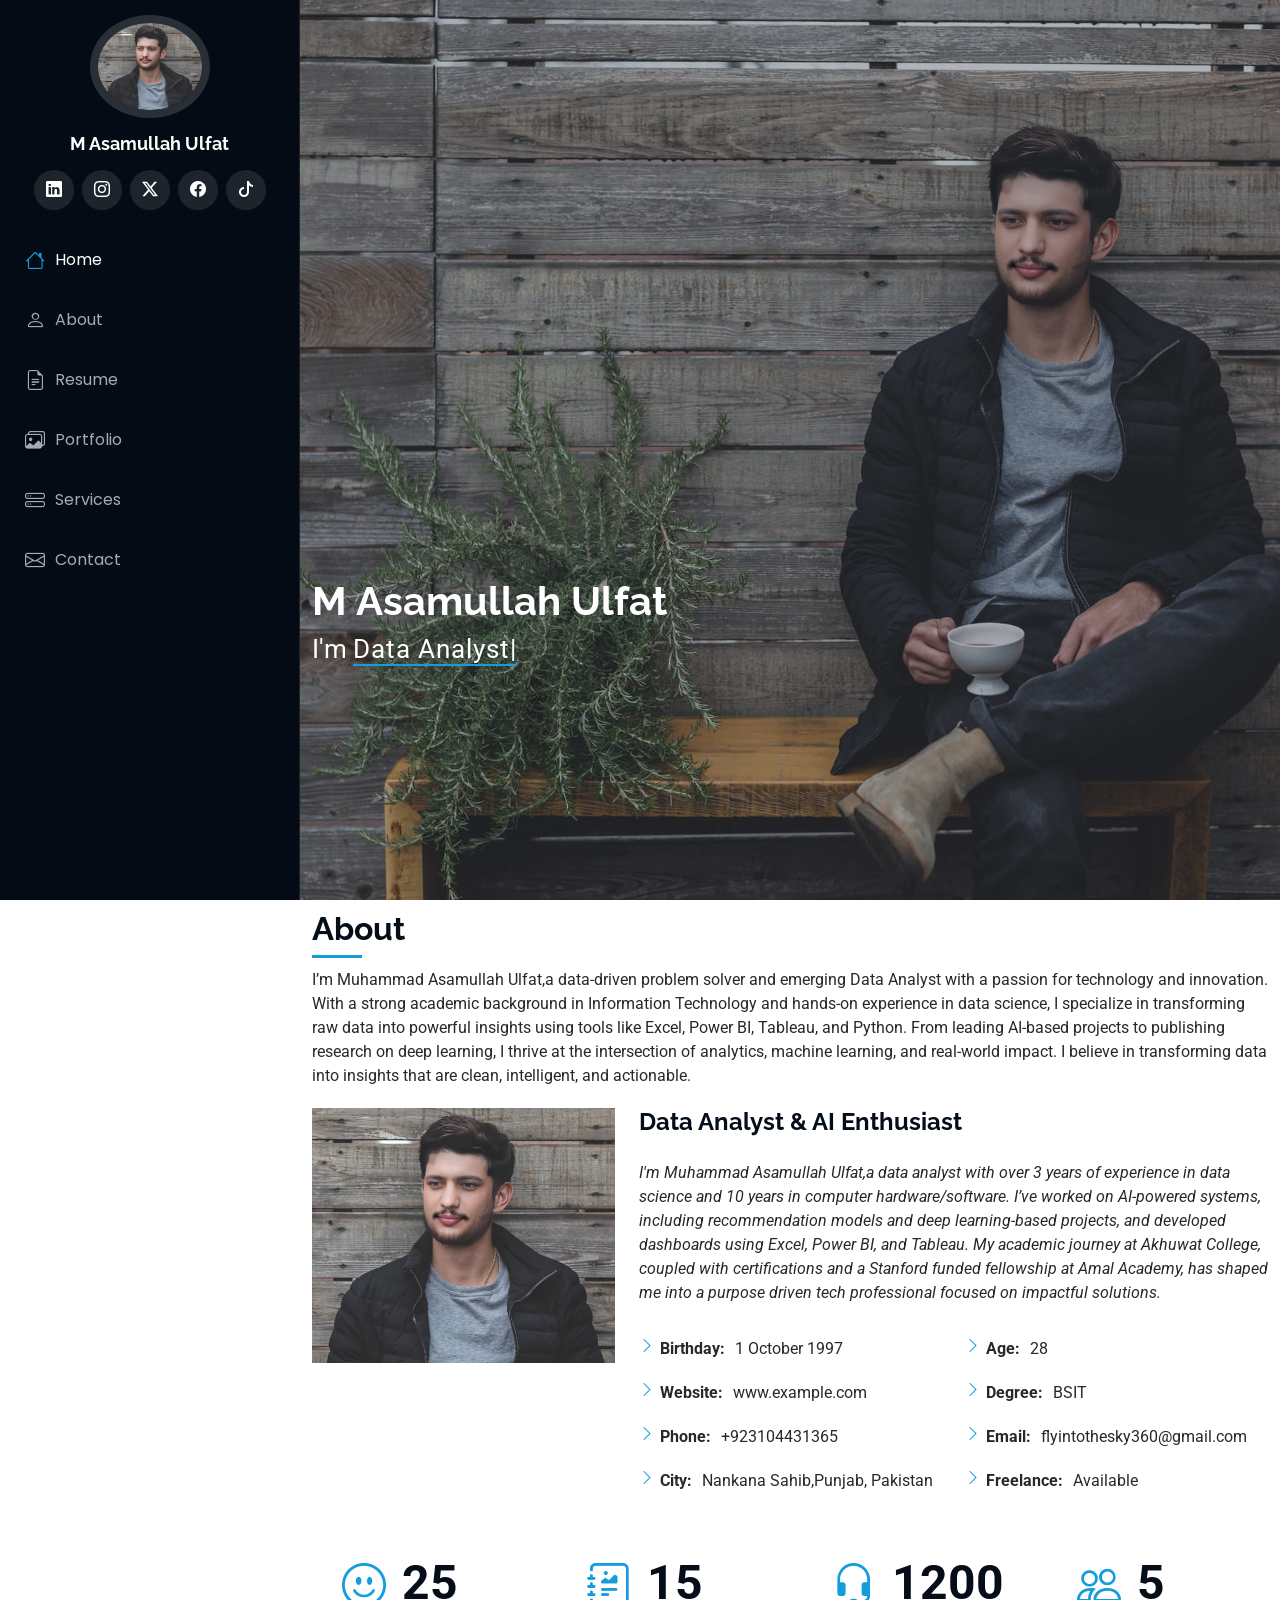
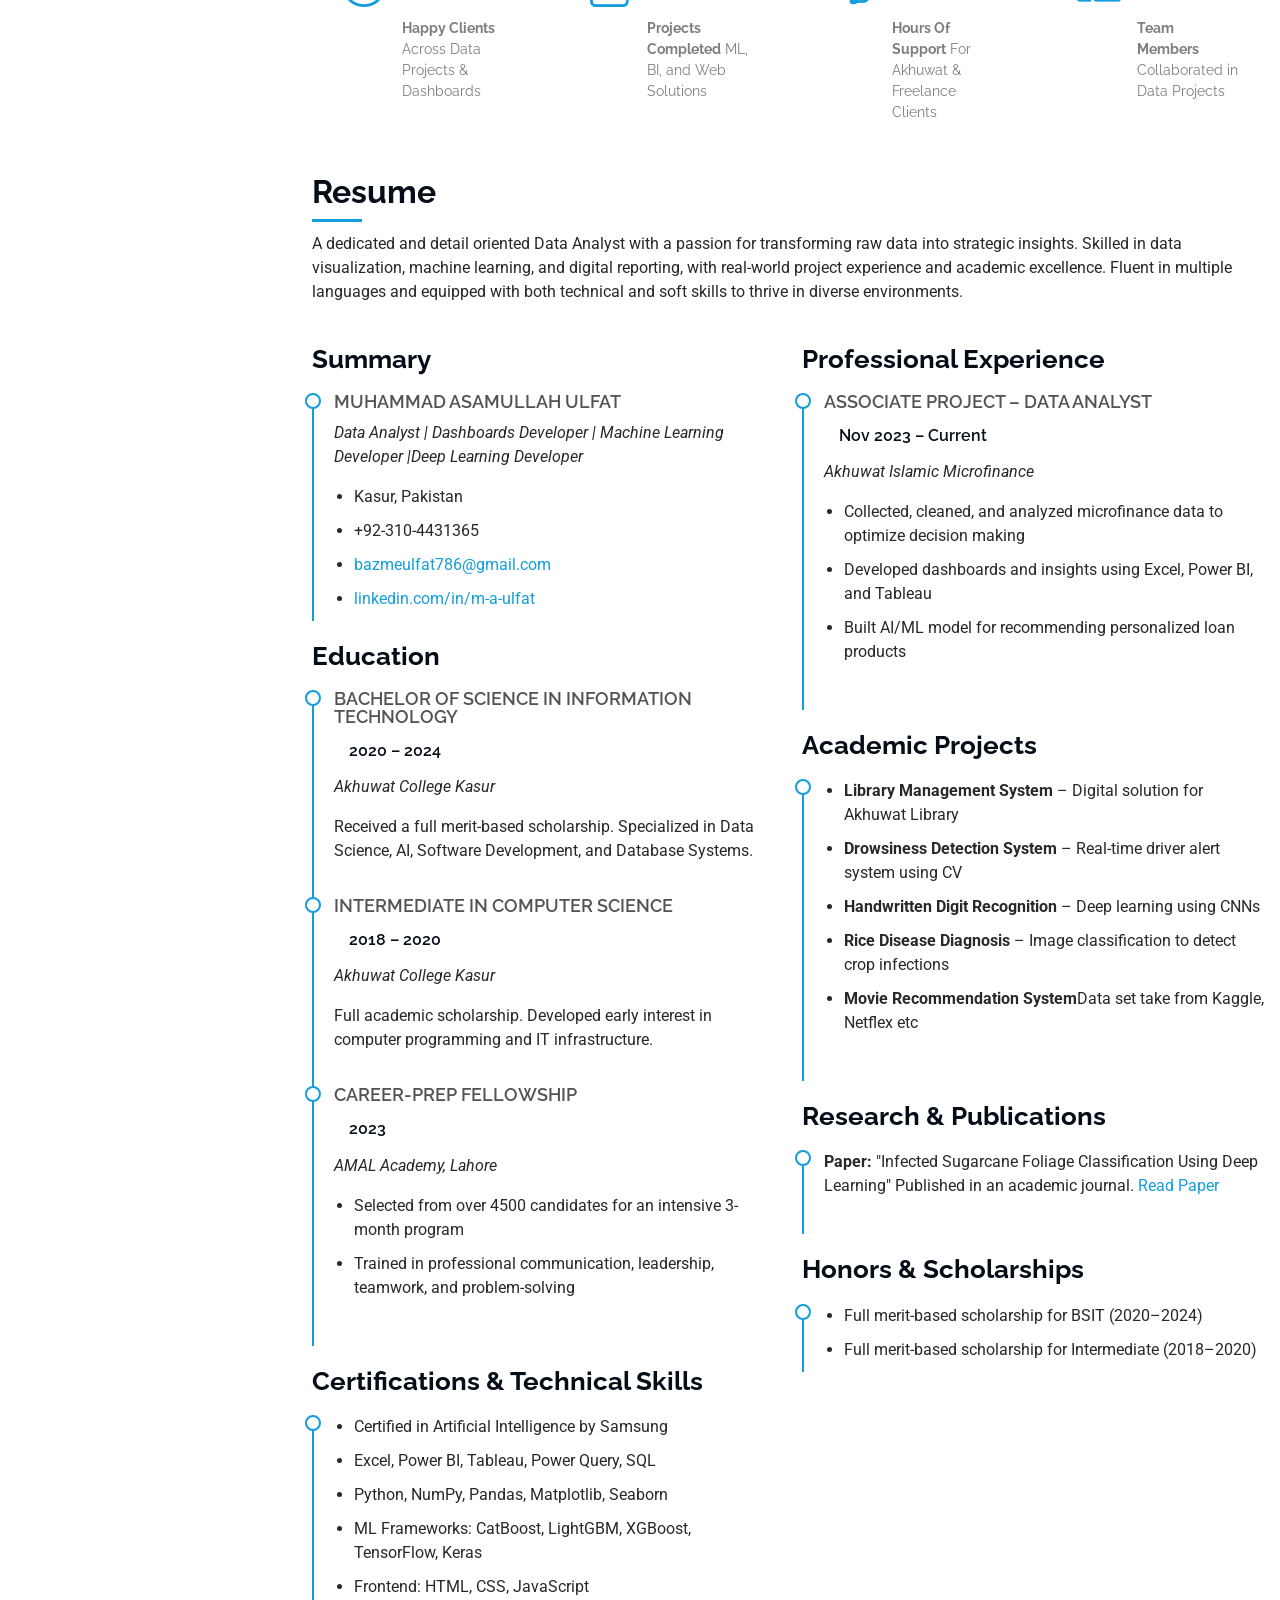
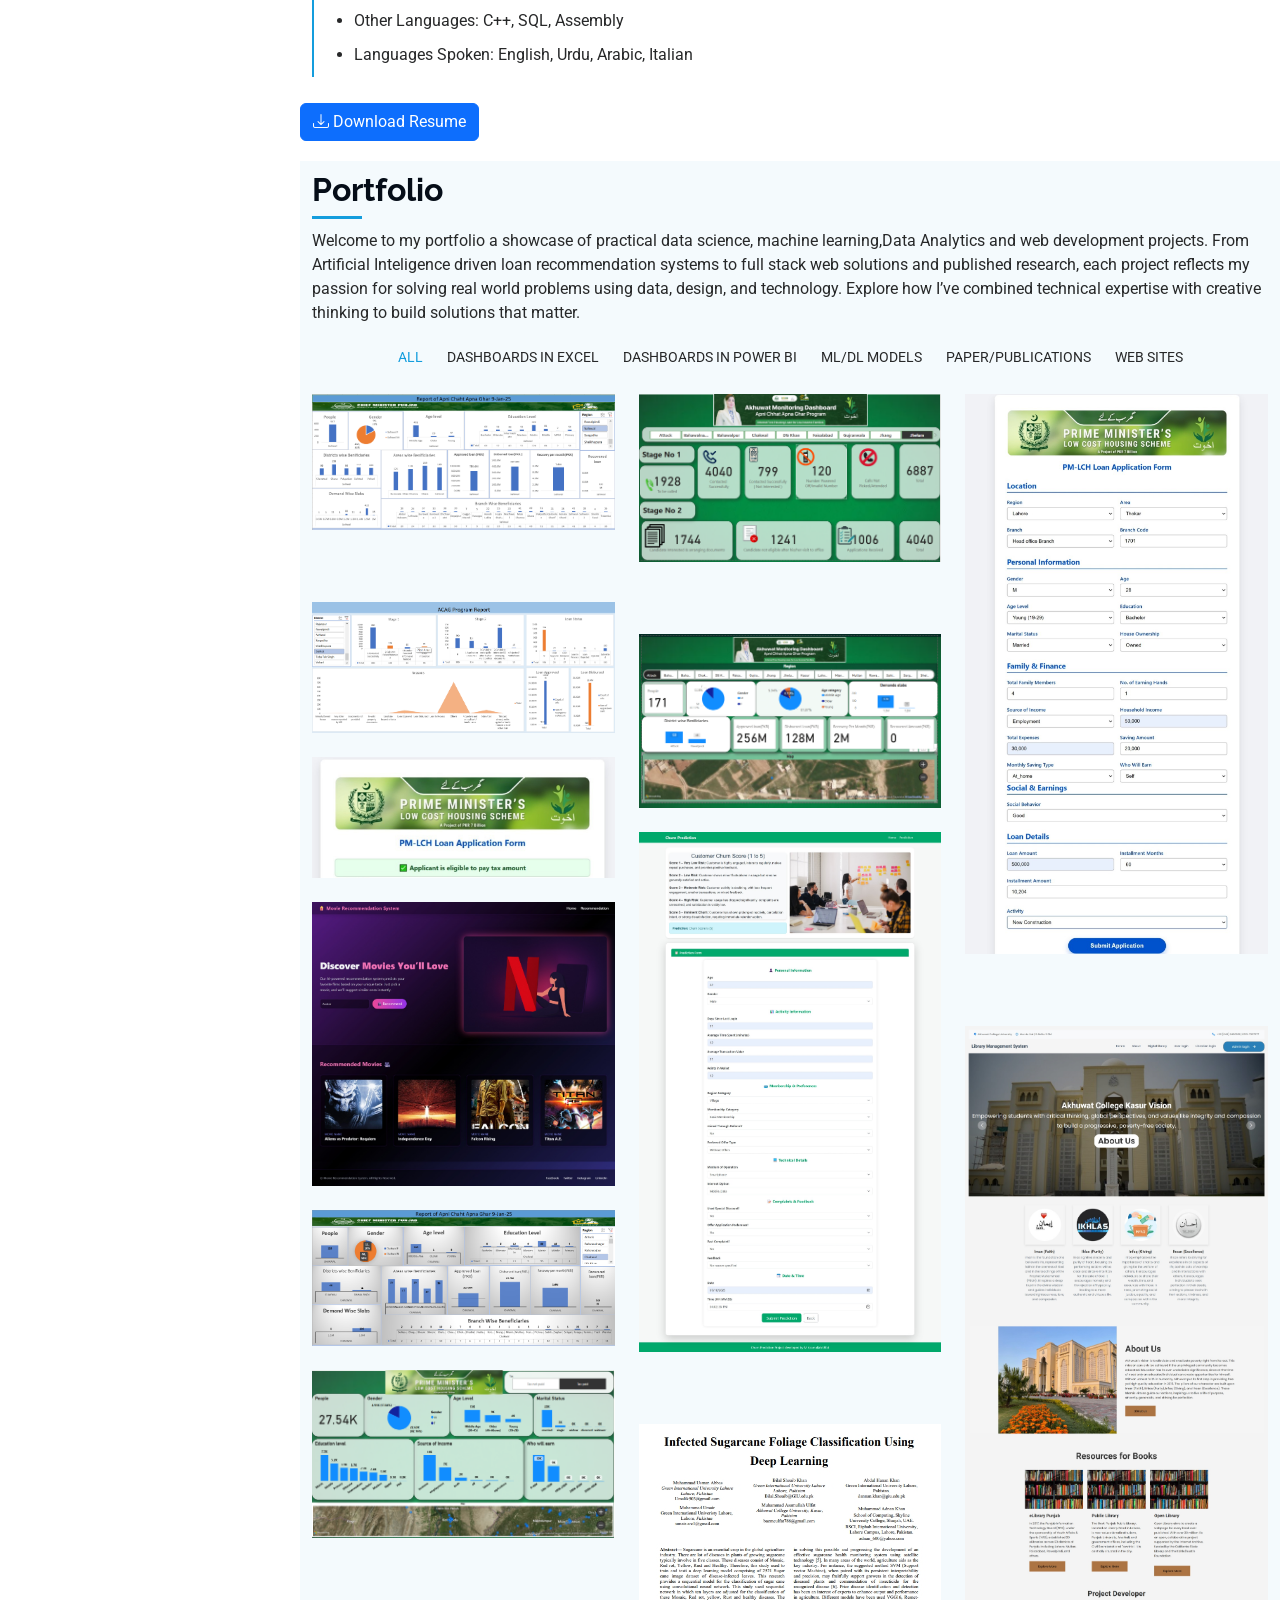
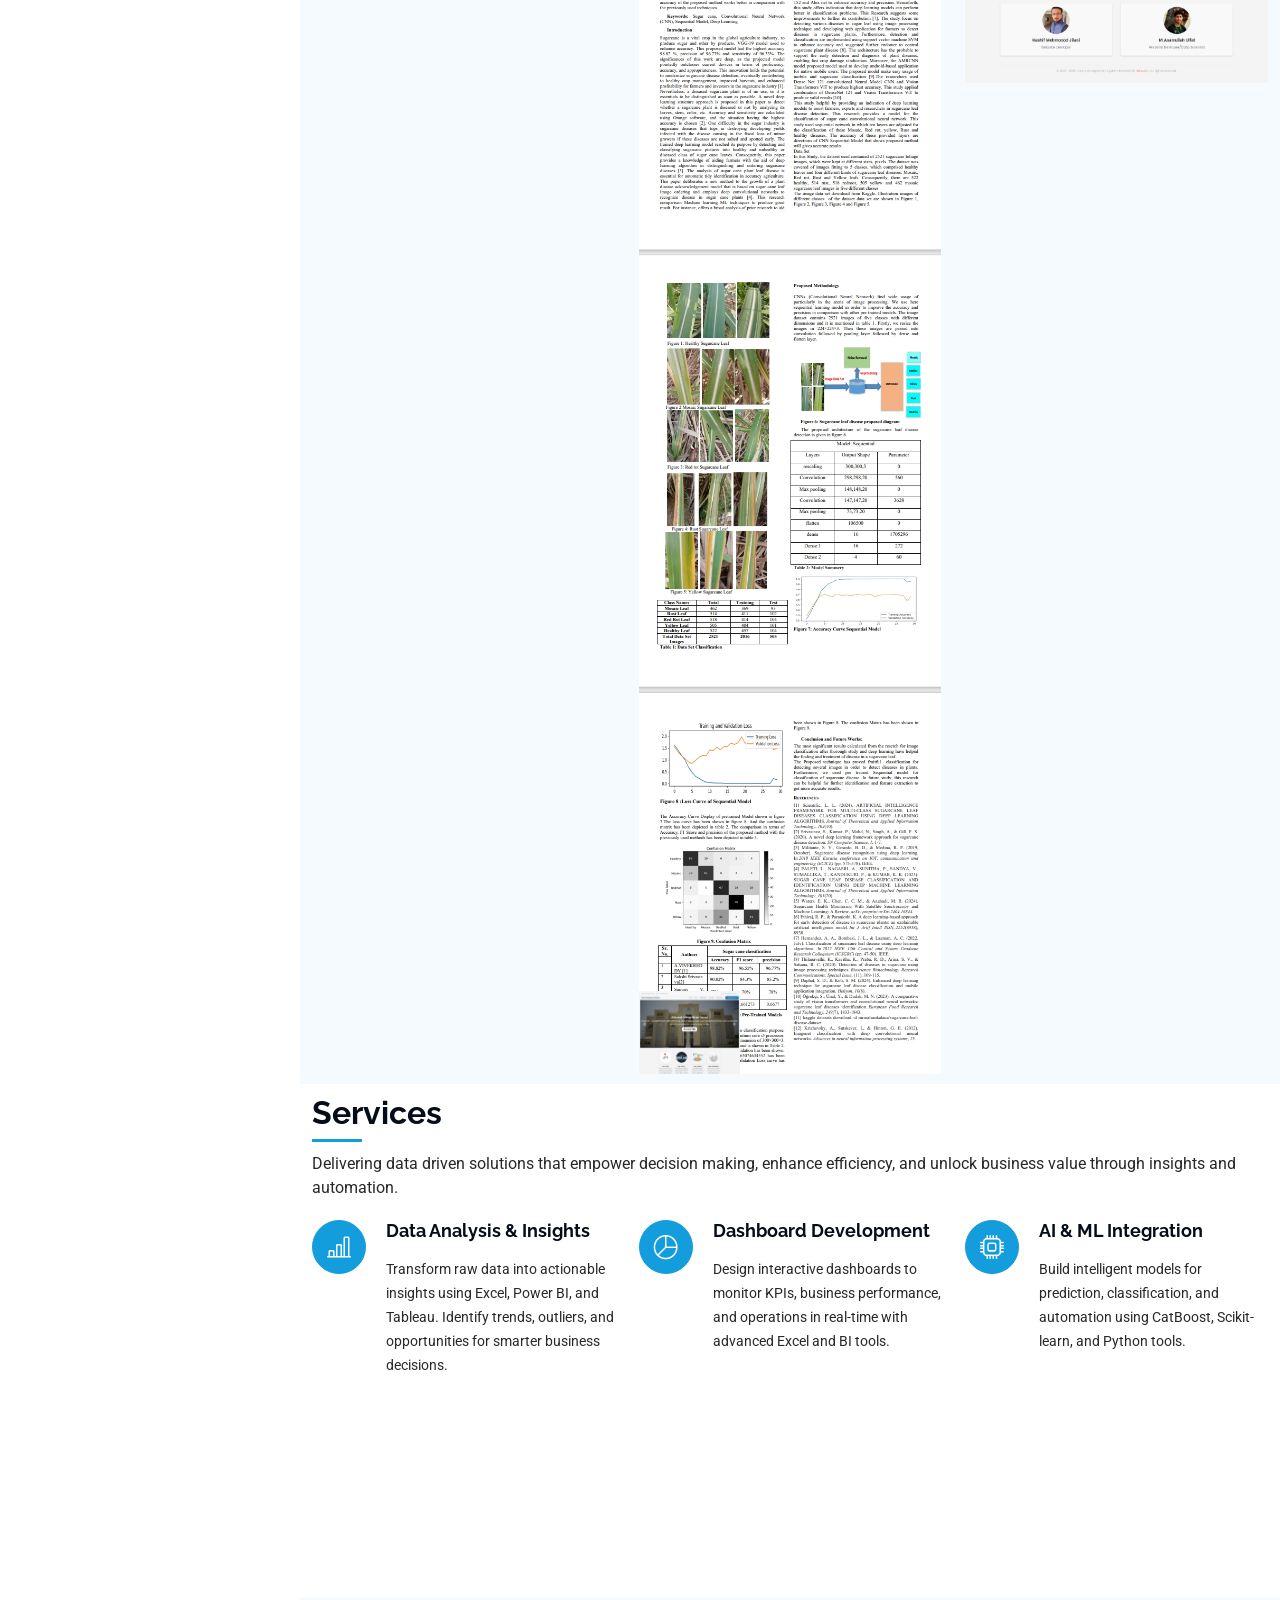
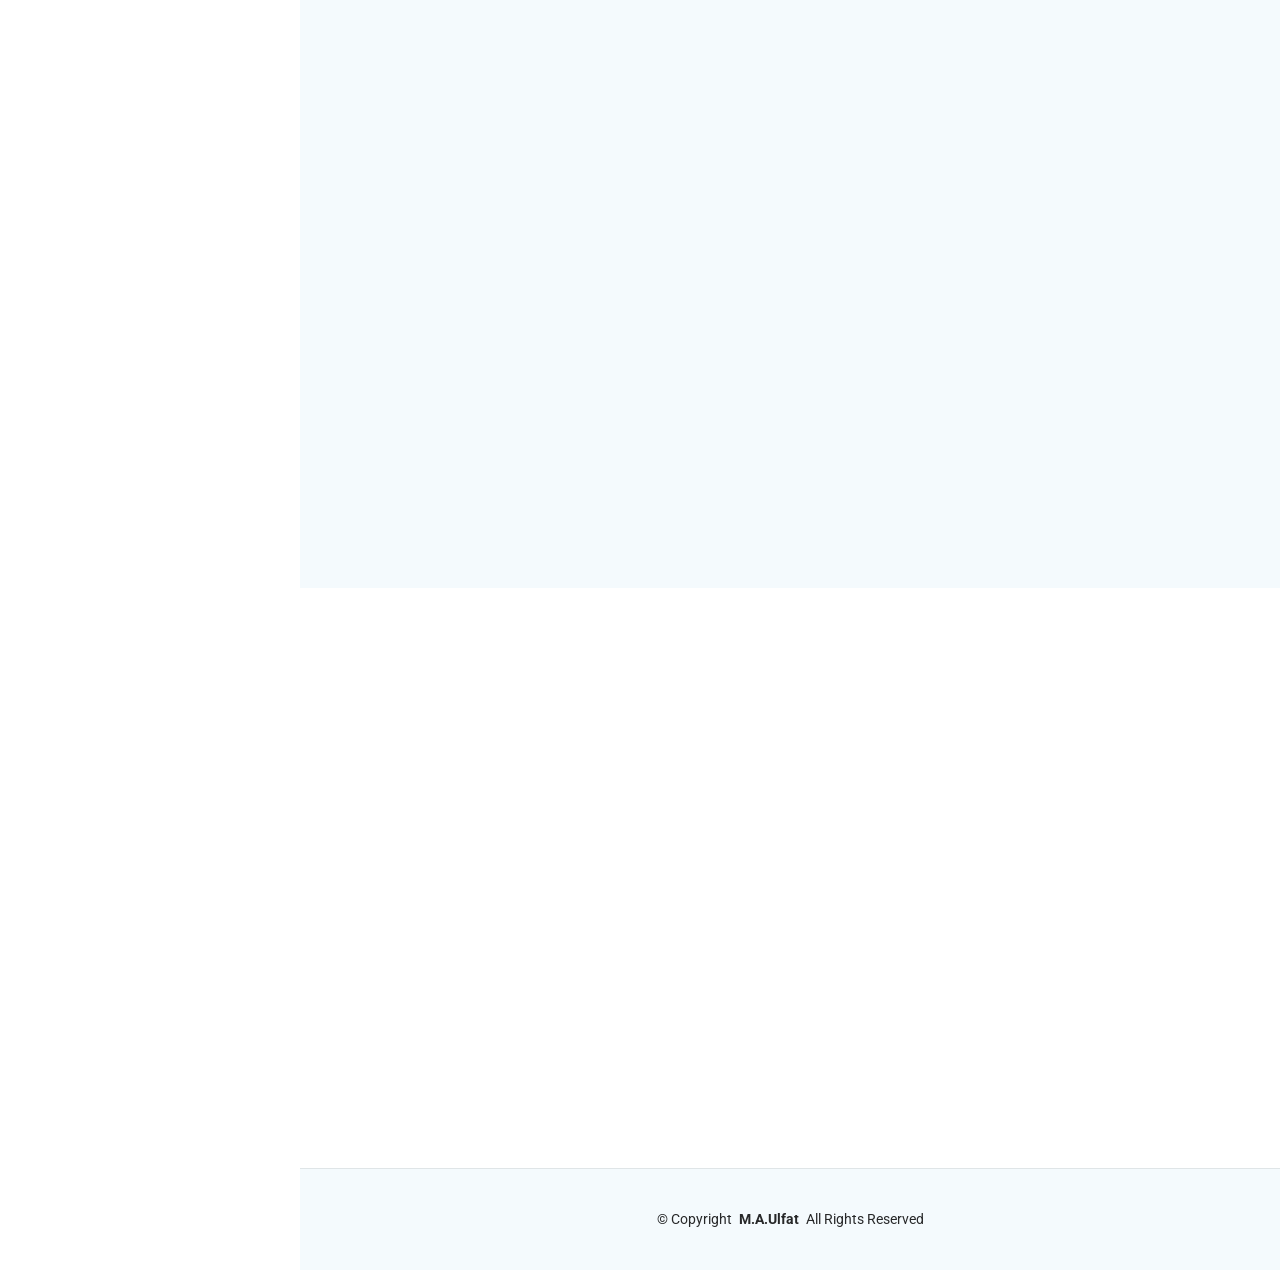
==== index.html @ 50c7d4bc "Initial commit" ====
<!DOCTYPE html>
<html lang="en">

<head>
  <meta charset="utf-8">
  <meta content="width=device-width, initial-scale=1.0" name="viewport">
  <title>Muhammad Asamullah Ulfat</title>
  <meta content="" name="description">
  <meta content="" name="keywords">

  <!-- Favicons -->
  <link href="assets/img/favicon.png">
  <link href="assets/img/apple-touch-icon.png rel=" apple-touch-icon">

  <!-- Fonts -->
  <link href="https://fonts.googleapis.com" rel="preconnect">
  <link href="https://fonts.gstatic.com" rel="preconnect" crossorigin>
  <link
    href="https://fonts.googleapis.com/css2?family=Roboto:ital,wght@0,100;0,300;0,400;0,500;0,700;0,900;1,100;1,300;1,400;1,500;1,700;1,900&family=Poppins:ital,wght@0,100;0,200;0,300;0,400;0,500;0,600;0,700;0,800;0,900;1,100;1,200;1,300;1,400;1,500;1,600;1,700;1,800;1,900&family=Raleway:ital,wght@0,100;0,200;0,300;0,400;0,500;0,600;0,700;0,800;0,900;1,100;1,200;1,300;1,400;1,500;1,600;1,700;1,800;1,900&display=swap"
    rel="stylesheet">

  <!-- Vendor CSS Files -->
  <link href="assets/vendor/bootstrap/css/bootstrap.min.css" rel="stylesheet">
  <link href="assets/vendor/bootstrap-icons/bootstrap-icons.css" rel="stylesheet">
  <link href="assets/vendor/aos/aos.css" rel="stylesheet">
  <link href="assets/vendor/glightbox/css/glightbox.min.css" rel="stylesheet">
  <link href="assets/vendor/swiper/swiper-bundle.min.css" rel="stylesheet">

  <!-- Main CSS File -->
  <link href="assets/css/main.css" rel="stylesheet">

  <!-- =======================================================
  * Template Name: iPortfolio
  * Template URL: https://bootstrapmade.com/iportfolio-bootstrap-portfolio-websites-template/
  * Updated: Jun 29 2024 with Bootstrap v5.3.3
  * Author: BootstrapMade.com
  * License: https://bootstrapmade.com/license/
  ======================================================== -->
</head>

<body class="index-page">

  <header id="header" class="header dark-background d-flex flex-column">
    <i class="header-toggle d-xl-none bi bi-list"></i>

    <div class="profile-img">
      <img src="assets/img/my-profile-img.png" alt="" class="img-fluid rounded-circle">
    </div>

    <a href="index.html" class="logo d-flex align-items-center justify-content-center">
      <!-- Uncomment the line below if you also wish to use an image logo -->
      <!-- <img src="assets/img/logo.png" alt=""> -->
      <h1 class="sitename">M Asamullah Ulfat</h1>
    </a>

    <div class="social-links text-center">
      <a href="https://www.linkedin.com/in/m-a-ulfat/" class="linkedin"><i class="bi bi-linkedin"></i></a>
      <a href="https://www.instagram.com/m.a.ulaft/" class="instagram"><i class="bi bi-instagram"></i></a>
      <a href="https://x.com/MAUlfat7" class="twitter"><i class="bi bi-twitter-x"></i></a>
      <a href="https://www.facebook.com/profile.php?id=100086778335996" class="facebook"><i
          class="bi bi-facebook"></i></a>
      <a href="https://www.tiktok.com/@m.a.ulfat1" class="tiktok"><i class="bi bi-tiktok"></i></a>

    </div>

    <nav id="navmenu" class="navmenu">
      <ul>
        <li><a href="#hero" class="active"><i class="bi bi-house navicon"></i>Home</a></li>
        <li><a href="#about"><i class="bi bi-person navicon"></i> About</a></li>
        <li><a href="#resume"><i class="bi bi-file-earmark-text navicon"></i> Resume</a></li>
        <li><a href="#portfolio"><i class="bi bi-images navicon"></i> Portfolio</a></li>
        <li><a href="#services"><i class="bi bi-hdd-stack navicon"></i> Services</a></li>
        <li><a href="#contact"><i class="bi bi-envelope navicon"></i> Contact</a></li>
      </ul>
    </nav>

  </header>

  <main class="main">

    <!-- Hero Section -->
    <section id="hero" class="hero section dark-background">

      <img src="assets/img/hero-bg.png" alt="" data-aos="fade-in" class="">

      <div class="container" data-aos="fade-up" data-aos-delay="100">
        <div class="maulfat">
          <h2>M Asamullah Ulfat</h2>
          <p>I'm <span class="typed"
              data-typed-items="Data Analyst, Data Scientist, Freelancer, Excel Expert,Power BI Developer">Data
              Analyst</Data></span><span class="typed-cursor typed-cursor--blink" aria-hidden="true"></span><span
              class="typed-cursor typed-cursor--blink" aria-hidden="true"></span></p>
        </div>
      </div>


    </section><!-- /Hero Section -->

    <!-- About Section -->
    <section id="about" class="about section">

      <!-- Section Title -->
      <div class="container section-title" data-aos="fade-up">
        <h2>About</h2>

        <p>I’m Muhammad Asamullah Ulfat,a data-driven problem solver and emerging Data Analyst with a passion for
          technology and innovation. With a strong academic background in Information Technology and hands-on experience
          in data science, I specialize in transforming raw data into powerful insights using tools like Excel, Power
          BI, Tableau, and Python. From leading AI-based projects to publishing research on deep learning, I thrive at
          the intersection of analytics, machine learning, and real-world impact. I believe in transforming data into
          insights that are clean, intelligent, and actionable.</p>
      </div>



      <div class="container" data-aos="fade-up" data-aos-delay="100">

        <div class="row gy-4 justify-content-center">
          <div class="col-lg-4">
            <img src="assets/img/my-profile-img.png" class="img-fluid" alt="">
          </div>
          <div class="col-lg-8 content">
            <h2>Data Analyst & AI Enthusiast</h2>
            <p class="fst-italic py-3">
              I'm Muhammad Asamullah Ulfat,a data analyst with over 3 years of experience in data science and 10 years
              in computer hardware/software. I’ve worked on AI-powered systems, including recommendation models and deep
              learning-based projects, and developed dashboards using Excel, Power BI, and Tableau. My academic journey
              at Akhuwat College, coupled with certifications and a Stanford funded fellowship at Amal Academy, has
              shaped me into a purpose driven tech professional focused on impactful solutions.
            </p>

            <div class="row">
              <div class="col-lg-6">
                <ul>
                  <li><i class="bi bi-chevron-right"></i> <strong>Birthday:</strong> <span>1 October 1997</span></li>
                  <li><i class="bi bi-chevron-right"></i> <strong>Website:</strong> <span>www.example.com</span></li>
                  <li><i class="bi bi-chevron-right"></i> <strong>Phone:</strong> <span>+923104431365</span></li>
                  <li><i class="bi bi-chevron-right"></i> <strong>City:</strong> <span>Nankana Sahib,Punjab,
                      Pakistan</span></li>
                </ul>
              </div>
              <div class="col-lg-6">
                <ul>
                  <li><i class="bi bi-chevron-right"></i> <strong>Age:</strong> <span>28</span></li>
                  <li><i class="bi bi-chevron-right"></i> <strong>Degree:</strong> <span>BSIT</span></li>
                  <li><i class="bi bi-chevron-right"></i> <strong>Email:</strong>
                    <span>flyintothesky360@gmail.com</span>
                  </li>
                  <li><i class="bi bi-chevron-right"></i> <strong>Freelance:</strong> <span>Available</span></li>
                </ul>
              </div>
            </div>

          </div>
          <!-- <p class="py-3">
          <p class="fst-italic py-3">
              
          </p>
          </p> -->
        </div>

      </div>

    </section><!-- /About Section -->

    <!-- Stats Section -->
    <section id="stats" class="stats section">
      <div class="container" data-aos="fade-up" data-aos-delay="100">
        <div class="row gy-4">

          <div class="col-lg-3 col-md-6">
            <div class="stats-item">
              <i class="bi bi-emoji-smile"></i>
              <span data-purecounter-start="0" data-purecounter-end="25" data-purecounter-duration="1"
                class="purecounter"></span>
              <p><strong>Happy Clients</strong> <span>Across Data Projects & Dashboards</span></p>
            </div>
          </div><!-- End Stats Item -->

          <div class="col-lg-3 col-md-6">
            <div class="stats-item">
              <i class="bi bi-journal-richtext"></i>
              <span data-purecounter-start="0" data-purecounter-end="15" data-purecounter-duration="1"
                class="purecounter"></span>
              <p><strong>Projects Completed</strong> <span>ML, BI, and Web Solutions</span></p>
            </div>
          </div><!-- End Stats Item -->

          <div class="col-lg-3 col-md-6">
            <div class="stats-item">
              <i class="bi bi-headset"></i>
              <span data-purecounter-start="0" data-purecounter-end="1200" data-purecounter-duration="1"
                class="purecounter"></span>
              <p><strong>Hours Of Support</strong> <span>For Akhuwat & Freelance Clients</span></p>
            </div>
          </div><!-- End Stats Item -->

          <div class="col-lg-3 col-md-6">
            <div class="stats-item">
              <i class="bi bi-people"></i>
              <span data-purecounter-start="0" data-purecounter-end="5" data-purecounter-duration="1"
                class="purecounter"></span>
              <p><strong>Team Members</strong> <span>Collaborated in Data Projects</span></p>
            </div>
          </div><!-- End Stats Item -->

        </div>
      </div>
    </section><!-- /Stats Section -->


    <!-- Resume Section -->
    <section id="resume" class="resume section">
      <!-- Section Title -->
      <div class="container section-title" data-aos="fade-up">
        <h2>Resume</h2>
        <p>A dedicated and detail oriented Data Analyst with a passion for transforming raw data into strategic
          insights. Skilled in data visualization, machine learning, and digital reporting, with real-world project
          experience and academic excellence. Fluent in multiple languages and equipped with both technical and soft
          skills to thrive in diverse environments.</p>
      </div>

      <div class="container">
        <div class="row">

          <!-- Left Column -->
          <div class="col-lg-6" data-aos="fade-up" data-aos-delay="100">
            <h3 class="resume-title">Summary</h3>
            <div class="resume-item pb-0">
              <h4>Muhammad Asamullah Ulfat</h4>
              <p><em>Data Analyst | Dashboards Developer | Machine Learning Developer |Deep Learning Developer</em></p>
              <ul>
                <li>Kasur, Pakistan</li>
                <li>+92-310-4431365</li>
                <li><a href="mailto:bazmeulfat786@gmail.com">bazmeulfat786@gmail.com</a></li>
                <li><a href="https://www.linkedin.com/in/m-a-ulfat/">linkedin.com/in/m-a-ulfat</a></li>
              </ul>
            </div>

            <h3 class="resume-title">Education</h3>
            <div class="resume-item">
              <h4>Bachelor of Science in Information Technology</h4>
              <h5>2020 – 2024</h5>
              <p><em>Akhuwat College Kasur</em></p>
              <p>Received a full merit-based scholarship. Specialized in Data Science, AI, Software Development, and
                Database Systems.</p>
            </div>
            <div class="resume-item">
              <h4>Intermediate in Computer Science</h4>
              <h5>2018 – 2020</h5>
              <p><em>Akhuwat College Kasur</em></p>
              <p>Full academic scholarship. Developed early interest in computer programming and IT infrastructure.</p>
            </div>
            <div class="resume-item">
              <h4>Career-Prep Fellowship</h4>
              <h5>2023</h5>
              <p><em>AMAL Academy, Lahore</em></p>
              <ul>
                <li>Selected from over 4500 candidates for an intensive 3-month program</li>
                <li>Trained in professional communication, leadership, teamwork, and problem-solving</li>
              </ul>
            </div>

            <h3 class="resume-title">Certifications & Technical Skills</h3>
            <div class="resume-item">
              <ul>
                <li>Certified in Artificial Intelligence by Samsung</li>
                <li>Excel, Power BI, Tableau, Power Query, SQL</li>
                <li>Python, NumPy, Pandas, Matplotlib, Seaborn</li>
                <li>ML Frameworks: CatBoost, LightGBM, XGBoost, TensorFlow, Keras</li>
                <li>Frontend: HTML, CSS, JavaScript</li>
                <li>Other Languages: C++, SQL, Assembly</li>
                <li>Languages Spoken: English, Urdu, Arabic, Italian</li>
              </ul>
            </div>
          </div>

          <!-- Right Column -->
          <div class="col-lg-6" data-aos="fade-up" data-aos-delay="200">
            <h3 class="resume-title">Professional Experience</h3>
            <div class="resume-item">
              <h4>Associate Project – Data Analyst</h4>
              <h5>Nov 2023 – Current</h5>
              <p><em>Akhuwat Islamic Microfinance</em></p>
              <ul>
                <li>Collected, cleaned, and analyzed microfinance data to optimize decision making</li>
                <li>Developed dashboards and insights using Excel, Power BI, and Tableau</li>
                <li>Built AI/ML model for recommending personalized loan products</li>
              </ul>
            </div>

            <h3 class="resume-title">Academic Projects</h3>
            <div class="resume-item">
              <ul>
                <li><strong>Library Management System</strong> – Digital solution for Akhuwat Library</li>
                <li><strong>Drowsiness Detection System</strong> – Real-time driver alert system using CV</li>
                <li><strong>Handwritten Digit Recognition</strong> – Deep learning using CNNs</li>
                <li><strong>Rice Disease Diagnosis</strong> – Image classification to detect crop infections</li>
                <li><strong>Movie Recommendation System</strong>Data set take from Kaggle, Netflex etc</li>
              </ul>
            </div>

            <h3 class="resume-title">Research & Publications</h3>
            <div class="resume-item">
              <p><strong>Paper:</strong> "Infected Sugarcane Foliage Classification Using Deep Learning"  Published in
                an academic journal.
                <a href="https://www.earticle.net/Article/A468831" target="_blank">Read Paper</a>
              </p>
              
            </div>

            <h3 class="resume-title">Honors & Scholarships</h3>
            <div class="resume-item">
              <ul>
                <li>Full merit-based scholarship for BSIT (2020–2024)</li>
                <li>Full merit-based scholarship for Intermediate (2018–2020)</li>
              </ul>
            </div>
          </div>

        </div>
      </div>
    </section>
    <!-- Download Button -->
    <div style="margin-bottom: 20px;">
      <a href="assets/resume/M.A.Ulfat_Resume.pdf" download class="btn btn-primary">
        <i class="bi bi-download"></i> Download Resume
      </a>
    </div>

    <!-- Resume content below -->
    <div class="resume-content">
      <!-- Add your education, experience, skills etc. here -->
    </div>
    </div>
    </section>

    <!-- Portfolio Section -->
    <section id="portfolio" class="portfolio section light-background">

      <!-- Section Title -->
      <div class="container section-title" data-aos="fade-up">
        <h2>Portfolio</h2>
        <p>Welcome to my portfolio a showcase of practical data science, machine learning,Data Analytics and web development
          projects. From Artificial Inteligence driven loan recommendation systems to full stack web solutions and published research, each
          project reflects my passion for solving real world problems using data, design, and technology. Explore how
          I’ve combined technical expertise with creative thinking to build solutions that matter.</p>

      </div><!-- End Section Title -->

      <div class="container">

        <div class="isotope-layout" data-default-filter="*" data-layout="masonry" data-sort="original-order">

          <ul class="portfolio-filters isotope-filters" data-aos="fade-up" data-aos-delay="100">
            <li data-filter="*" class="filter-active">All</li>
            <li data-filter=".filter-app">Dashboards in Excel</li>
            <li data-filter=".filter-product">Dashboards in Power BI</li>
            <li data-filter=".filter-branding">ML/DL Models </li>
            <li data-filter=".filter-books">Paper/Publications</li>
            <li data-filter=".filter-web">Web Sites </li>

          </ul><!-- End Portfolio Filters -->

          <div class="row gy-4 isotope-container" data-aos="fade-up" data-aos-delay="200">

            <div class="col-lg-4 col-md-6 portfolio-item isotope-item filter-app">
              <div class="portfolio-content h-100">
                <img src="assets/img/portfolio/app-1.png" class="img-fluid" alt="">
                <div class="portfolio-info">
                  <h4>Dashboards in Excel</h4>
                  <p></p>
                  <a href="assets/img/portfolio/app-1.png" title="App 1" data-gallery="portfolio-gallery-app"
                    class="glightbox preview-link"><i class="bi bi-zoom-in"></i></a>
                  <a href="portfolio-details-excel.html" title="More Details" class="details-link"><i
                      class="bi bi-link-45deg"></i></a>
                </div>
              </div>
            </div><!-- End Portfolio Item -->

            <div class="col-lg-4 col-md-6 portfolio-item isotope-item filter-product">
              <div class="portfolio-content h-100">
                <img src="assets/img/portfolio/product-1.png" class="img-fluid" alt="">
                <div class="portfolio-info">
                  <h4>Dashboards in Power BI</h4>
                  <p></p>
                  <a href="assets/img/portfolio/product-1.png" title="Product 1"
                    data-gallery="portfolio-gallery-product" class="glightbox preview-link"><i
                      class="bi bi-zoom-in"></i></a>
                  <a href="portfolio-details-power.html" title="More Details" class="details-link"><i
                      class="bi bi-link-45deg"></i></a>
                </div>
              </div>
            </div><!-- End Portfolio Item -->

            <div class="col-lg-4 col-md-6 portfolio-item isotope-item filter-branding">
              <div class="portfolio-content h-100">
                <img src="assets/img/portfolio/branding-1.jpeg" class="img-fluid" alt="">
                <div class="portfolio-info">
                  <h4>ML/DL Models </h4>
                  <p></p>
                  <a href="assets/img/portfolio/branding-1.jpeg" title="PM-LCH Program Loan Prediction Form"
                    data-gallery="portfolio-gallery-branding" class="glightbox preview-link"><i
                      class="bi bi-zoom-in"></i></a>
                  <a href="portfolio-details-power-ml-dl.html" title="More Details" class="details-link"><i
                      class="bi bi-link-45deg"></i></a>
                </div>
              </div>
            </div><!-- End Portfolio Item -->


            <div class="col-lg-4 col-md-6 portfolio-item isotope-item filter-books">
              <div class="portfolio-content h-100">
                <img src="assets/img/portfolio/books-1.png" class="img-fluid" alt="">
                <div class="portfolio-info">
                  <h4>Paper/Publications</h4>
                  <p></p>
                  <a href="assets/img/portfolio/books-1.png" title="Branding 1" data-gallery="portfolio-gallery-book"
                    class="glightbox preview-link"><i class="bi bi-zoom-in"></i></a>
                  <a href="portfolio-details.html" title="More Details" class="details-link"><i
                      class="bi bi-link-45deg"></i></a>
                </div>
              </div>
            </div><!-- End Portfolio Item -->
            <div class="col-lg-4 col-md-6 portfolio-item isotope-item filter-books">
              <div class="portfolio-content h-100">
                <img src="assets/img/portfolio/books-1.png" class="img-fluid" alt="">
                <div class="portfolio-info">
                  <h4>Web Sites</h4>
                  <p></p>
                  <a href="assets/img/portfolio/web1.jpeg" title="Branding 1" data-gallery="portfolio-gallery-book"
                    class="glightbox preview-link"><i class="bi bi-zoom-in"></i></a>
                  <a href="https://github.com/m-a-ulfat/Akhuwat-College-Kasur-LMS.git" title="More Details on GitHub"
                    class="details-link"><i class="bi bi-link-45deg"></i></a>
                </div>
              </div>
            </div><!-- End Portfolio Item -->


            <div class="col-lg-4 col-md-6 portfolio-item isotope-item filter-app">
              <div class="portfolio-content h-100">
                <img src="assets/img/portfolio/app-2.png" class="img-fluid" alt="">
                <div class="portfolio-info">
                  <h4>Dashboards in Excel</h4>
                  <p></p>
                  <a href="assets/img/portfolio/app-2.png" title="App 2" data-gallery="portfolio-gallery-app"
                    class="glightbox preview-link"><i class="bi bi-zoom-in"></i></a>
                  <a href="portfolio-details-excel.html" title="More Details" class="details-link"><i
                      class="bi bi-link-45deg"></i></a>
                </div>
              </div>
            </div><!-- End Portfolio Item -->

            <div class="col-lg-4 col-md-6 portfolio-item isotope-item filter-product">
              <div class="portfolio-content h-100">
                <img src="assets/img/portfolio/product-2.png" class="img-fluid" alt="">
                <div class="portfolio-info">
                  <h4>Dashboards in Power BI</h4>
                  <p></p>
                  <a href="assets/img/portfolio/product-2.png" title="Product 2"
                    data-gallery="portfolio-gallery-product" class="glightbox preview-link"><i
                      class="bi bi-zoom-in"></i></a>
                  <a href="portfolio-details-power.html" title="More Details" class="details-link"><i
                      class="bi bi-link-45deg"></i></a>
                </div>
              </div>
            </div><!-- End Portfolio Item -->

            <div class="col-lg-4 col-md-6 portfolio-item isotope-item filter-branding">
              <div class="portfolio-content h-100">
                <img src="assets/img/portfolio/branding-2.jpeg" class="img-fluid" alt="">
                <div class="portfolio-info">
                  <h4>ML/DL Models </h4>
                  <p></p>
                  <a href="assets/img/portfolio/branding-2.jpeg" title="PM-LCH Program Loan Prediction Result"
                    data-gallery="portfolio-gallery-branding" class="glightbox preview-link"><i
                      class="bi bi-zoom-in"></i></a>
                  <a href="portfolio-details-power-ml-dl.html" title="More Details" class="details-link"><i
                      class="bi bi-link-45deg"></i></a>
                </div>
              </div>
            </div><!-- End Portfolio Item -->

            <div class="col-lg-4 col-md-6 portfolio-item isotope-item filter-branding">
              <div class="portfolio-content h-100">
                <img src="assets/img/portfolio/branding-3.jpeg" class="img-fluid" alt="">
                <div class="portfolio-info">
                  <h4>ML/DL Models </h4>
                  <p></p>
                  <a href="assets/img/portfolio/branding-3.jpeg" title="PM-LCH Program Loan Prediction Result"
                    data-gallery="portfolio-gallery-branding" class="glightbox preview-link"><i
                      class="bi bi-zoom-in"></i></a>
                  <a href="https://github.com/m-a-ulfat/Customer-churn-risk-prediction.git"
                    title="More Details on Github" class="details-link"><i class="bi bi-link-45deg"></i></a>
                </div>
              </div>
            </div><!-- End Portfolio Item -->
            <div class="col-lg-4 col-md-6 portfolio-item isotope-item filter-branding">
              <div class="portfolio-content h-100">
                <img src="assets/img/portfolio/branding-4.jpeg" class="img-fluid" alt="">
                <div class="portfolio-info">
                  <h4>ML/DL Models </h4>
                  <p></p>
                  <a href="assets/img/portfolio/branding-4.jpeg" title="PM-LCH Program Loan Prediction Result"
                    data-gallery="portfolio-gallery-branding" class="glightbox preview-link"><i
                      class="bi bi-zoom-in"></i></a>
                  <a href="https://github.com/m-a-ulfat/Movies-Recommendation-System.git" title="More Details on GitHub"
                    class="details-link"><i class="bi bi-link-45deg"></i></a>
                </div>
              </div>
            </div><!-- End Portfolio Item -->
            <div class="col-lg-4 col-md-6 portfolio-item isotope-item filter-books">
              <div class="portfolio-content h-100">
                <img src="assets/img/portfolio/books-2.png" class="img-fluid" alt="">
                <div class="portfolio-info">
                  <h4>Paper/Publications</h4>
                  <p></p>
                  <a href="assets/img/portfolio/books-2.jpeg" title="Branding 2" data-gallery="portfolio-gallery-book"
                    class="glightbox preview-link"><i class="bi bi-zoom-in"></i></a>
                  <a href="https://www.earticle.net/Article/A468831" title="More Details" class="details-link"><i
                      class="bi bi-link-45deg"></i></a>
                </div>
              </div>
            </div><!-- End Portfolio Item -->
            <div class="col-lg-4 col-md-6 portfolio-item isotope-item filter-web">
              <div class="portfolio-content h-100">
                <img src="assets/img/portfolio/web1.jpeg" class="img-fluid" alt="Web Site Project">
                <div class="portfolio-info">
                  <h4>Web Sites</h4>
                  <p></p>
                  <a href="assets/img/portfolio/web1.jpeg" title="Web Site Project" data-gallery="portfolio-gallery-web"
                    class="glightbox preview-link"><i class="bi bi-zoom-in"></i></a>
                  <a href="https://github.com/m-a-ulfat/Akhuwat-College-Kasur-LMS.git" title="More Details on GitHub"
                    class="details-link"><i class="bi bi-link-45deg"></i></a>
                </div>
              </div>
            </div><!-- End Portfolio Item -->


            <div class="col-lg-4 col-md-6 portfolio-item isotope-item filter-app">
              <div class="portfolio-content h-100">
                <img src="assets/img/portfolio/app-3.png" class="img-fluid" alt="">
                <div class="portfolio-info">
                  <h4>Dashboards in Excel</h4>
                  <p></p>
                  <a href="assets/img/portfolio/app-3.png" title="App 3" data-gallery="portfolio-gallery-app"
                    class="glightbox preview-link"><i class="bi bi-zoom-in"></i></a>
                  <a href="portfolio-details-excel.html" title="More Details" class="details-link"><i
                      class="bi bi-link-45deg"></i></a>
                </div>
              </div>
            </div><!-- End Portfolio Item -->

            <div class="col-lg-4 col-md-6 portfolio-item isotope-item filter-product">
              <div class="portfolio-content h-100">
                <img src="assets/img/portfolio/product-3.png" class="img-fluid" alt="">
                <div class="portfolio-info">
                  <h4>Dashboards in Power BI</h4>
                  <p></p>
                  <a href="assets/img/portfolio/product-3.jpg" title="Product 3"
                    data-gallery="portfolio-gallery-product" class="glightbox preview-link"><i
                      class="bi bi-zoom-in"></i></a>
                  <a href="portfolio-details-power.html" title="More Details" class="details-link"><i
                      class="bi bi-link-45deg"></i></a>
                </div>
              </div>
            </div><!-- End Portfolio Item -->

            <div class="col-lg-4 col-md-6 portfolio-item isotope-item filter-branding">
              <div class="portfolio-content h-100">
                <img src="assets/img/portfolio/branding-3.png" class="img-fluid" alt="">
                <div class="portfolio-info">
                  <h4>ML/DL Models </h4>
                  <p></p>
                  <a href="assets/img/portfolio/web1.jpeg" title="web" data-gallery="portfolio-gallery-branding"
                    class="glightbox preview-link"><i class="bi bi-zoom-in"></i></a>
                  <a href="https://github.com/m-a-ulfat/Akhuwat-College-Kasur-LMS.git" title="More Details on GitHub"
                    class="details-link"><i class="bi bi-link-45deg"></i></a>
                </div>
              </div>
            </div><!-- End Portfolio Item -->

            <div class="col-lg-4 col-md-6 portfolio-item isotope-item filter-books">
              <div class="portfolio-content h-100">
                <img src="assets/img/portfolio/books-2.jpeg" class="img-fluid" alt="">
                <div class="portfolio-info">
                  <h4>Paper/Publications</h4>
                  <p></p>
                  <a href="assets/img/portfolio/books-2.jpeg" title="books" data-gallery="portfolio-gallery-book"
                    class="glightbox preview-link"><i class="bi bi-zoom-in"></i></a>
                  <a href="https://www.earticle.net/Article/A468831" title="More Details" class="details-link"><i
                      class="bi bi-link-45deg"></i></a>
                </div>
                <div class="col-lg-4 col-md-6 portfolio-item isotope-item filter-web">
                  <div class="portfolio-content h-100">
                    <img src="assets/img/portfolio/web1.jpeg" class="img-fluid" alt="Web Site Project">
                    <div class="portfolio-info">
                      <h4>Web Sites</h4>
                      <p></p>
                      <a href="assets/img/portfolio/app-1.jpg" title="Web Site Project"
                        data-gallery="portfolio-gallery-web" class="glightbox preview-link"><i
                          class="bi bi-zoom-in"></i></a>
                      <a href="https://github.com/m-a-ulfat/Akhuwat-College-Kasur-LMS.git"
                        title="More Details on GitHub" class="details-link"><i class="bi bi-link-45deg"></i></a>
                    </div>
                  </div>
                </div><!-- End Portfolio Item -->

              </div>
            </div><!-- End Portfolio Item -->

          </div><!-- End Portfolio Container -->

        </div>

      </div>

    </section><!-- /Portfolio Section -->

    <!-- Services Section -->
    <section id="services" class="services section">

      <!-- Section Title -->
      <div class="container section-title" data-aos="fade-up">
        <h2>Services</h2>
        <p>Delivering data driven solutions that empower decision making, enhance efficiency, and unlock business value
          through insights and automation.</p>
      </div><!-- End Section Title -->

      <div class="container">
        <div class="row gy-4">

          <!-- Service Item 1 -->
          <div class="col-lg-4 col-md-6 service-item d-flex" data-aos="fade-up" data-aos-delay="100">
            <div class="icon flex-shrink-0"><i class="bi bi-bar-chart-line"></i></div>
            <div>
              <h4 class="title"><a href="#" class="stretched-link">Data Analysis & Insights</a></h4>
              <p class="description">Transform raw data into actionable insights using Excel, Power BI, and Tableau.
                Identify trends, outliers, and opportunities for smarter business decisions.</p>
            </div>
          </div>

          <!-- Service Item 2 -->
          <div class="col-lg-4 col-md-6 service-item d-flex" data-aos="fade-up" data-aos-delay="200">
            <div class="icon flex-shrink-0"><i class="bi bi-pie-chart"></i></div>
            <div>
              <h4 class="title"><a href="#" class="stretched-link">Dashboard Development</a></h4>
              <p class="description">Design interactive dashboards to monitor KPIs, business performance, and operations
                in real-time with advanced Excel and BI tools.</p>
            </div>
          </div>

          <!-- Service Item 3 -->
          <div class="col-lg-4 col-md-6 service-item d-flex" data-aos="fade-up" data-aos-delay="300">
            <div class="icon flex-shrink-0"><i class="bi bi-cpu"></i></div>
            <div>
              <h4 class="title"><a href="#" class="stretched-link">AI & ML Integration</a></h4>
              <p class="description">Build intelligent models for prediction, classification, and automation using
                CatBoost, Scikit-learn, and Python tools.</p>
            </div>
          </div>

          <!-- Service Item 4 -->
          <div class="col-lg-4 col-md-6 service-item d-flex" data-aos="fade-up" data-aos-delay="400">
            <div class="icon flex-shrink-0"><i class="bi bi-diagram-3"></i></div>
            <div>
              <h4 class="title"><a href="#" class="stretched-link">Data Cleaning & Processing</a></h4>
              <p class="description">Prepare clean, structured, and analysis-ready data by handling missing values,
                duplicates, and inconsistencies efficiently.</p>
            </div>
          </div>

          <!-- Service Item 5 -->
          <div class="col-lg-4 col-md-6 service-item d-flex" data-aos="fade-up" data-aos-delay="500">
            <div class="icon flex-shrink-0"><i class="bi bi-file-earmark-bar-graph"></i></div>
            <div>
              <h4 class="title"><a href="#" class="stretched-link">Automated Reporting</a></h4>
              <p class="description">Automate your weekly, monthly, and quarterly reports using templates, scripting,
                and BI tools for consistent, error-free reporting.</p>
            </div>
          </div>

          <!-- Service Item 6 -->
          <div class="col-lg-4 col-md-6 service-item d-flex" data-aos="fade-up" data-aos-delay="600">
            <div class="icon flex-shrink-0"><i class="bi bi-people"></i></div>
            <div>
              <h4 class="title"><a href="#" class="stretched-link">Data-Driven Decision Support</a></h4>
              <p class="description">Support business leaders and policy makers with accurate data stories, visual
                storytelling, and scenario modeling.</p>
            </div>
          </div>

        </div>
      </div>

    </section><!-- /Services Section -->

    <!-- Testimonials Section -->
    <section id="testimonials" class="testimonials section light-background">

      <!-- Section Title -->
      <div class="container section-title" data-aos="fade-up">
        <h2>Testimonials</h2>
        <p>Feedback on impactful data solutions, real-time dashboards, and intelligent insights that drive
          success.</p>
      </div><!-- End Section Title -->

      <div class="container" data-aos="fade-up" data-aos-delay="100">

        <div class="swiper init-swiper">
          <script type="application/json" class="swiper-config">
        {
          "loop": true,
          "speed": 600,
          "autoplay": {
            "delay": 5000
          },
          "slidesPerView": "auto",
          "pagination": {
            "el": ".swiper-pagination",
            "type": "bullets",
            "clickable": true
          },
          "breakpoints": {
            "320": {
              "slidesPerView": 1,
              "spaceBetween": 40
            },
            "1200": {
              "slidesPerView": 3,
              "spaceBetween": 1
            }
          }
        }
      </script>
          <div class="swiper-wrapper">

            <!-- Testimonial 1 -->
            <div class="swiper-slide">
              <div class="testimonial-item">
                <p>
                  <i class="bi bi-quote quote-icon-left"></i>
                  <span>The Power BI dashboards delivered were a game changer. M.A. Ulfat translated complex data into
                    crystal clear insights that helped shape our quarterly strategy.</span>
                  <i class="bi bi-quote quote-icon-right"></i>
                </p>
                <img src="assets/img/testimonials/testimonials-1.png" class="testimonial-img" alt="">
                <h3>Dr Bilal Shoaib</h3>
                <h4>Program Head,Grean International University</h4>
              </div>
            </div>

            <!-- Testimonial 2 -->
            <div class="swiper-slide">
              <div class="testimonial-item">
                <p>
                  <i class="bi bi-quote quote-icon-left"></i>
                  <span>Ulfat automated our weekly reports using Excel and VBA, saving hours of manual work and
                    reducing errors to zero. Highly professional and responsive!</span>
                  <i class="bi bi-quote quote-icon-right"></i>
                </p>
                <img src="assets/img/testimonials/testimonials-2.png" class="testimonial-img" alt="">
                <h3>Raza Sahib</h3>
                <h4>Phd Scholar,Germany</h4>
              </div>
            </div>

            <!-- Testimonial 3 -->
            <div class="swiper-slide">
              <div class="testimonial-item">
                <p>
                  <i class="bi bi-quote quote-icon-left"></i>
                  <span>Delivered a clean, scalable loan prediction model using CatBoost fast, accurate, and
                    business ready. Excellent experience from start to finish.</span>
                  <i class="bi bi-quote quote-icon-right"></i>
                </p>
                <img src="assets/img/testimonials/testimonials-3.jpeg" class="testimonial-img" alt="">
                <h3>Sohail Sahib</h3>
                <h4>Data Science Lead,CNN Expert</h4>
              </div>
            </div>

            <!-- Testimonial 4 -->
            <div class="swiper-slide">
              <div class="testimonial-item">
                <p>
                  <i class="bi bi-quote quote-icon-left"></i>
                  <span>Thanks to the custom dashboards built by Ulfat, our department now makes evidence-based
                    decisions. He has a rare combination of technical and storytelling skills.</span>
                  <i class="bi bi-quote quote-icon-right"></i>
                </p>
                <img src="assets/img/testimonials/testimonials-4.jpeg" class="testimonial-img" alt="">
                <h3>Saleem Akhter</h3>
                <h4>Senior Analyst, Government Project</h4>
              </div>
            </div>

            <!-- Testimonial 5 -->
            <div class="swiper-slide">
              <div class="testimonial-item">
                <p>
                  <i class="bi bi-quote quote-icon-left"></i>
                  <span>From data cleaning to impactful visuals the entire lifecycle was handled smoothly. Highly
                    recommended for any data-driven project.</span>
                  <i class="bi bi-quote quote-icon-right"></i>
                </p>
                <img src="assets/img/testimonials/testimonials-5.jpeg" class="testimonial-img" alt="">
                <h3>Kashif Ghilani </h3>
                <h4>Founder, HR Analytics Startup</h4>
              </div>
            </div>

          </div>
          <div class="swiper-pagination"></div>
        </div>

      </div>

    </section><!-- /Testimonials Section -->


    <!-- Contact Section -->
    <section id="contact" class="contact section">

      <!-- Section Title -->
      <div class="container section-title" data-aos="fade-up">
        <!-- ======= Contact Section ======= -->
        <section id="contact" class="contact">
          <div class="container">

            <div class="section-title">
              <h2>Contact</h2>
              <p>For collaboration, data analytics services or general inquiries, feel free to reach out.</p>
            </div><!-- End Section Title -->

            <div class="container" data-aos="fade-up" data-aos-delay="100">
              <div class="row gy-4">
                <div class="col-lg-5">
                  <div class="info-wrap">

                    <div class="info-item d-flex" data-aos="fade-up" data-aos-delay="200">
                      <i class="bi bi-geo-alt flex-shrink-0"></i>
                      <div>
                        <h3>Office Address</h3>
                        <h5>Bazm e Ulfat</h5>
                        <p>19 Civic Center, Minhaj‑ul‑Quran University Road,<br>
                          Sector A‑II, Township Commercial Area,<br>Lahore, Punjab, Pakistan</p>
                      </div>
                    </div>

                    <div class="info-item d-flex" data-aos="fade-up" data-aos-delay="300">
                      <i class="bi bi-telephone flex-shrink-0"></i>
                      <div>
                        <h3>WhatsApp:</h3>
                        <p><a href="https://wa.me/923104431365" target="_blank"> +92 310 4431365</a></p>

                      </div>
                    </div>
                    <!-- <div class="info-item d-flex" data-aos="fade-up" data-aos-delay="300">
          <i class="bi bi-telephone flex-shrink-0"></i>
          <div>
            <h3>Call</h3>
            <p>+92 3035072024</p>
          </div>
        </div> -->


                    <div class="info-item d-flex" data-aos="fade-up" data-aos-delay="400">
                      <i class="bi bi-envelope flex-shrink-0"></i>
                      <div>
                        <h3>Email</h3>
                        <p><a href="mailto:flyintothesky360@gmail.com">flyintothesky360@gmail.com</a></p>

                      </div>
                    </div>

                  </div>
                </div>

                <div class="col-lg-7" data-aos="fade-up" data-aos-delay="500">
                  <iframe
                    src="https://www.google.com/maps/embed?pb=!1m18!1m12!1m3!1d27228.78918348171!2d74.3077824!3d31.4529184!2m3!1f0!2f0!3f0!3m2!1i1024!2i768!4f13.1!3m3!1m2!1s0x39190132c4d68a61%3A0xb48cf8a4aa405f9d!2sAkhuwat%20Islamic%20Microfinance%20Head%20Office!5e0!3m2!1sen!2s!4v1692878271333!5m2!1sen!2s"
                    width="100%" height="400" style="border:0;" allowfullscreen="" loading="lazy"
                    referrerpolicy="no-referrer-when-downgrade">
                  </iframe>

                </div>
              </div>
            </div>


          </div>



      </div>
    </section>
    <!-- End Contact Section -->

    </div><!-- End Info Item -->

    <!-- <iframe
                src="https://www.google.com/maps/embed?pb=!1m14!1m8!1m3!1d48389.78314118045!2d-74.006138!3d40.710059!3m2!1i1024!2i768!4f13.1!3m3!1m2!1s0x89c25a22a3bda30d%3A0xb89d1fe6bc499443!2sDowntown%20Conference%20Center!5e0!3m2!1sen!2sus!4v1676961268712!5m2!1sen!2sus"
                frameborder="0" style="border:0; width: 100%; height: 270px;" allowfullscreen="" loading="lazy"
                referrerpolicy="no-referrer-when-downgrade"></iframe> -->
    </div>
    </div>
    

    </div>

    </div>

    </section><!-- /Contact Section -->

  </main>

  <footer id="footer" class="footer position-relative light-background">

    <div class="container">
      <div class="copyright text-center ">
        <p>© <span>Copyright</span> <strong class="px-1 sitename">M.A.Ulfat</strong> <span>All Rights Reserved</span>
        </p>
      </div>

    </div>

  </footer>

  <!-- Scroll Top -->
  <a href="#" id="scroll-top" class="scroll-top d-flex align-items-center justify-content-center"><i
      class="bi bi-arrow-up-short"></i></a>

  <!-- Preloader -->
  <div id="preloader"></div>

  <!-- Vendor JS Files -->
  <script src="assets/vendor/bootstrap/js/bootstrap.bundle.min.js"></script>
  <script src="assets/vendor/php-email-form/validate.js"></script>
  <script src="assets/vendor/aos/aos.js"></script>
  <script src="assets/vendor/typed.js/typed.umd.js"></script>
  <script src="assets/vendor/purecounter/purecounter_vanilla.js"></script>
  <script src="assets/vendor/waypoints/noframework.waypoints.js"></script>
  <script src="assets/vendor/glightbox/js/glightbox.min.js"></script>
  <script src="assets/vendor/imagesloaded/imagesloaded.pkgd.min.js"></script>
  <script src="assets/vendor/isotope-layout/isotope.pkgd.min.js"></script>
  <script src="assets/vendor/swiper/swiper-bundle.min.js"></script>

   <script src="assets/js/main.js"></script>

</body>

</html>
---- assets/css/main.css ----
/**
* Template Name: iPortfolio
* Template URL: https://bootstrapmade.com/iportfolio-bootstrap-portfolio-websites-template/
* Updated: Jun 29 2024 with Bootstrap v5.3.3
* Author: BootstrapMade.com
* License: https://bootstrapmade.com/license/
*/

/*--------------------------------------------------------------
# Font & Color Variables
# Help: https://bootstrapmade.com/color-system/
--------------------------------------------------------------*/
/* Fonts */
:root {
  --default-font: "Roboto",  system-ui, -apple-system, "Segoe UI", Roboto, "Helvetica Neue", Arial, "Noto Sans", "Liberation Sans", sans-serif, "Apple Color Emoji", "Segoe UI Emoji", "Segoe UI Symbol", "Noto Color Emoji";
  --heading-font: "Raleway",  sans-serif;
  --nav-font: "Poppins",  sans-serif;
}

/* Global Colors - The following color variables are used throughout the website. Updating them here will change the color scheme of the entire website */
:root { 
  --background-color: #ffffff; /* Background color for the entire website, including individual sections */
  --default-color: #272829; /* Default color used for the majority of the text content across the entire website */
  --heading-color: #050d18; /* Color for headings, subheadings and title throughout the website */
  --accent-color: #149ddd; /* Accent color that represents your brand on the website. It's used for buttons, links, and other elements that need to stand out */
  --surface-color: #ffffff; /* The surface color is used as a background of boxed elements within sections, such as cards, icon boxes, or other elements that require a visual separation from the global background. */
  --contrast-color: #ffffff; /* Contrast color for text, ensuring readability against backgrounds of accent, heading, or default colors. */
}

/* Nav Menu Colors - The following color variables are used specifically for the navigation menu. They are separate from the global colors to allow for more customization options */
:root {
  --nav-color: #a8a9b4;  /* The default color of the main navmenu links */
  --nav-hover-color: #ffffff; /* Applied to main navmenu links when they are hovered over or active */
  --nav-mobile-background-color: #040b14; /* Used as the background color for mobile navigation menu */
  --nav-dropdown-background-color: #040b14; /* Used as the background color for dropdown items that appear when hovering over primary navigation items */
  --nav-dropdown-color: #a8a9b4; /* Used for navigation links of the dropdown items in the navigation menu. */
  --nav-dropdown-hover-color: #ffffff; /* Similar to --nav-hover-color, this color is applied to dropdown navigation links when they are hovered over. */
}

/* Color Presets - These classes override global colors when applied to any section or element, providing reuse of the sam color scheme. */

.light-background {
  --background-color: #f4fafd;
  --surface-color: #ffffff;
}

.dark-background {
  --background-color: #040b14;
  --default-color: #ffffff;
  --heading-color: #ffffff;
  --surface-color: #151f2b;
  --contrast-color: #ffffff;
}

/* Smooth scroll */
:root {
  scroll-behavior: smooth;
}

/*--------------------------------------------------------------
# General Styling & Shared Classes
--------------------------------------------------------------*/
body {
  color: var(--default-color);
  background-color: var(--background-color);
  font-family: var(--default-font);
}

a {
  color: var(--accent-color);
  text-decoration: none;
  transition: 0.3s;
}

a:hover {
  color: color-mix(in srgb, var(--accent-color), transparent 25%);
  text-decoration: none;
}

h1,
h2,
h3,
h4,
h5,
h6 {
  color: var(--heading-color);
  font-family: var(--heading-font);
}

/* PHP Email Form Messages
------------------------------*/
.php-email-form .error-message {
  display: none;
  background: #df1529;
  color: #ffffff;
  text-align: left;
  padding: 15px;
  margin-bottom: 24px;
  font-weight: 600;
}

.php-email-form .sent-message {
  display: none;
  color: #ffffff;
  background: #059652;
  text-align: center;
  padding: 15px;
  margin-bottom: 24px;
  font-weight: 600;
}

.php-email-form .loading {
  display: none;
  background: var(--surface-color);
  text-align: center;
  padding: 15px;
  margin-bottom: 24px;
}

.php-email-form .loading:before {
  content: "";
  display: inline-block;
  border-radius: 50%;
  width: 24px;
  height: 24px;
  margin: 0 10px -6px 0;
  border: 3px solid var(--accent-color);
  border-top-color: var(--surface-color);
  animation: php-email-form-loading 1s linear infinite;
}

@keyframes php-email-form-loading {
  0% {
    transform: rotate(0deg);
  }

  100% {
    transform: rotate(360deg);
  }
}

/*--------------------------------------------------------------
# Global Header
--------------------------------------------------------------*/
.header {
  color: var(--default-color);
  background-color: var(--background-color);
  position: fixed;
  top: 0;
  left: 0;
  bottom: 0;
  padding: 0 15px;
  width: 300px;
  transition: all ease-in-out 0.3s;
  overflow-y: auto;
  z-index: 997;
  border-right: 1px solid color-mix(in srgb, var(--default-color), transparent 90%);
}

.header .profile-img img {
  margin: 15px auto;
  display: block;
  width: 120px;
  border: 8px solid color-mix(in srgb, var(--default-color), transparent 85%);
}

.header .logo {
  line-height: 1;
  margin-bottom: 15px;
}

.header .logo img {
  max-height: 32px;
  margin-right: 8px;
}

.header .logo h1 {
  font-size: 18px;
  margin: 0;
  font-weight: 700;
  color: var(--heading-color);
}

.header .social-links {
  margin: 0 0 20px 0;
}

.header .social-links a {
  font-size: 16px;
  display: inline-flex;
  align-items: center;
  justify-content: center;
  background: color-mix(in srgb, var(--default-color), transparent 90%);
  color: var(--default-color);
  margin: 0 2px;
  border-radius: 50%;
  text-align: center;
  width: 40px;
  height: 40px;
  transition: 0.3s;
}

.header .social-links a:hover {
  color: var(--contrast-color);
  background: var(--accent-color);
}

@media (min-width: 1200px) {

  .header~main,
  .header~#footer {
    margin-left: 300px;
  }
}

@media (max-width: 1199px) {
  .header {
    left: 100%;
  }
}

.header.header-show {
  left:1px;
}

.header .header-toggle {
  color: var(--contrast-color);
  background-color: var(--accent-color);
  font-size: 22px;
  display: flex;
  align-items: center;
  justify-content: center;
  width: 40px;
  height: 40px;
  border-radius: 0%;
  cursor: pointer;
  position: fixed;
  top: 15px;
  right: 15px;
  z-index: 9999;
  transition: background-color 0.3s;
}

.header .header-toggle:hover {
  color: var(--contrast-color);
  background-color: color-mix(in srgb, var(--accent-color) 90%, white 15%);
}

/*--------------------------------------------------------------
# Navigation Menu
--------------------------------------------------------------*/
.mobile-nav-toggle {
  display: none;
}

.navmenu {
  padding: 0;
  z-index: 9997;
}

.navmenu ul {
  list-style: none;
  padding: 0 0 20px 0;
  margin: 0;
}

.navmenu a,
.navmenu a:focus {
  color: var(--nav-color);
  padding: 15px 10px;
  font-family: var(--nav-font);
  font-size: 16px;
  font-weight: 400;
  display: flex;
  align-items: center;
  white-space: nowrap;
  transition: 0.3s;
  width: 100%;
}

.navmenu a .navicon,
.navmenu a:focus .navicon {
  font-size: 20px;
  margin-right: 10px;
}

.navmenu a .toggle-dropdown,
.navmenu a:focus .toggle-dropdown {
  font-size: 12px;
  line-height: 0;
  margin-left: auto;
  width: 30px;
  height: 30px;
  display: flex;
  align-items: center;
  justify-content: center;
  border-radius: 50%;
  transition: 0.3s;
  flex-shrink: 0;
  background-color: color-mix(in srgb, var(--accent-color), transparent 90%);
}

.navmenu a .toggle-dropdown:hover,
.navmenu a:focus .toggle-dropdown:hover {
  background-color: var(--accent-color);
  color: var(--contrast-color);
}

.navmenu a:hover,
.navmenu .active,
.navmenu .active:focus {
  color: var(--nav-hover-color);
}

.navmenu a:hover .navicon,
.navmenu .active .navicon,
.navmenu .active:focus .navicon {
  color: var(--accent-color);
}

.navmenu .active .toggle-dropdown,
.navmenu .active:focus .toggle-dropdown {
  background-color: var(--accent-color);
  color: var(--contrast-color);
  transform: rotate(180deg);
}

.navmenu .dropdown {
  display: block;
}

.navmenu .dropdown a,
.navmenu .dropdown a:focus {
  color: --nav-dropdown-color;
}

.navmenu .dropdown a:hover,
.navmenu .dropdown .active,
.navmenu .dropdown .active:focus {
  color: var(--nav-dropdown-hover-color);
}

.navmenu .dropdown ul {
  position: static;
  display: none;
  z-index: 99;
  padding: 5px 10px;
  margin: 5px 10px;
  background-color: var(--nav-dropdown-background-color);
  border: 1px solid color-mix(in srgb, var(--default-color), transparent 90%);
  box-shadow: none;
  transition: all 0.5s ease-in-out;
}

.navmenu .dropdown ul ul {
  background-color: rgba(33, 37, 41, 0.1);
}

.navmenu .dropdown>.dropdown-active {
  display: block;
  background-color: rgba(33, 37, 41, 0.03);
}

/*--------------------------------------------------------------
# Global Footer
--------------------------------------------------------------*/
.footer {
  color: var(--default-color);
  background-color: var(--background-color);
  font-size: 14px;
  padding: 40px 0;
  position: relative;
  border-top: 1px solid color-mix(in srgb, var(--default-color), transparent 90%);
}

.footer .copyright p {
  margin-bottom: 0;
}

.footer .credits {
  margin-top: 4px;
  font-size: 13px;
  text-align: center;
}

/*--------------------------------------------------------------
# Preloader
--------------------------------------------------------------*/
#preloader {
  position: fixed;
  inset: 0;
  z-index: 999999;
  overflow: hidden;
  background: var(--background-color);
  transition: all 0.6s ease-out;
}

#preloader:before {
  content: "";
  position: fixed;
  top: calc(50% - 30px);
  left: calc(50% - 30px);
  border: 6px solid #ffffff;
  border-color: var(--accent-color) transparent var(--accent-color) transparent;
  border-radius: 50%;
  width: 60px;
  height: 60px;
  animation: animate-preloader 1.5s linear infinite;
}

@keyframes animate-preloader {
  0% {
    transform: rotate(0deg);
  }

  100% {
    transform: rotate(360deg);
  }
}

/*--------------------------------------------------------------
# Scroll Top Button
--------------------------------------------------------------*/
.scroll-top {
  position: fixed;
  visibility: hidden;
  opacity: 0;
  right: 15px;
  bottom: -15px;
  z-index: 99999;
  background-color: var(--accent-color);
  width: 44px;
  height: 44px;
  border-radius: 50px;
  transition: all 0.4s;
}

.scroll-top i {
  font-size: 24px;
  color: var(--contrast-color);
  line-height: 0;
}

.scroll-top:hover {
  background-color: color-mix(in srgb, var(--accent-color), transparent 20%);
  color: var(--contrast-color);
}

.scroll-top.active {
  visibility: visible;
  opacity: 1;
  bottom: 15px;
}

/*--------------------------------------------------------------
# Disable aos animation delay on mobile devices
--------------------------------------------------------------*/
@media screen and (max-width: 768px) {
  [data-aos-delay] {
    transition-delay: 0 !important;
  }
}

/*--------------------------------------------------------------
# Global Page Titles & Breadcrumbs
--------------------------------------------------------------*/
.page-title {
  color: var(--default-color);
  background-color: var(--background-color);
  padding: 25px 0;
  position: relative;
}

.page-title h1 {
  font-size: 24px;
  font-weight: 700;
}

.page-title .breadcrumbs ol {
  display: flex;
  flex-wrap: wrap;
  list-style: none;
  padding: 0;
  margin: 0;
  font-size: 14px;
  font-weight: 400;
}

.page-title .breadcrumbs ol li+li {
  padding-left: 10px;
}

.page-title .breadcrumbs ol li+li::before {
  content: "/";
  display: inline-block;
  padding-right: 10px;
  color: color-mix(in srgb, var(--default-color), transparent 70%);
}

/*--------------------------------------------------------------
# Global Sections
--------------------------------------------------------------*/
section,
.section {
  color: var(--default-color);
  background-color: var(--background-color);
  padding: 10px 0;
  overflow: clip;
}

/*--------------------------------------------------------------
# Global Section Titles
--------------------------------------------------------------*/
.section-title {
  padding-bottom:20px;
  position: relative;
}

.section-title h2 {
  font-size: 32px;
  font-weight: 700;
  margin-bottom: 10px;
  padding-bottom: 10px;
  position: relative;
}

.section-title h2:after {
  content: "";
  position: absolute;
  display: block;
  width: 50px;
  height: 3px;
  background: var(--accent-color);
  left: 0;
  bottom: 0;
}

.section-title p {
  margin-bottom: 0;
}

/*--------------------------------------------------------------
# Hero Section
--------------------------------------------------------------*/
.hero {
  width: 100%;
  min-height: 100vh;
  position: relative;
  padding: 80px 0;
  display: flex;
  align-items: center;
  justify-content: center;
  margin-bottom: 0px;
}

.hero img {
  position: absolute;
  inset: 0;
  display: block;
  width: 100%;
  height: 100%;
  object-fit: cover;
  z-index: 1;
}

.hero:before {
  content: "";
  background: color-mix(in srgb, var(--background-color), transparent 70%);
  position: absolute;
  inset: 0;
  z-index: 2;
}

.hero .container {
  position: relative;
  z-index: 3;
}

.hero h2 {
  margin: 0;
  font-size: 40px;
  font-weight: 700;
  margin-top: 345px;
}

.hero p {
  margin: 5px 0 0 0;
  font-size: 26px;
}

.hero p span {
  letter-spacing: 1px;
  border-bottom: 2px solid var(--accent-color);
}

.hero .social-links {
  margin-top: 25px;
}

.hero .social-links a {
  font-size: 24px;
  display: inline-block;
  color: color-mix(in srgb, var(--default-color), transparent 50%);
  line-height: 1;
  margin-right: 20px;
  transition: 0.3s;
}

.hero .social-links a:hover {
  color: var(--accent-color);
}

@media (max-width: 768px) {
  .hero h2 {
    font-size: 32px;
  }

  .hero p {
    font-size: 20px;
  }
}

/*--------------------------------------------------------------
# About Section
--------------------------------------------------------------*/
.about .content h2 {
  font-weight: 700;
  font-size: 24px;
}

.about .content ul {
  list-style: none;
  padding: 0;
}

.about .content ul li {
  margin-bottom: 20px;
  display:flex;
  align-items:right;
}

.about .content ul strong {
  margin-right: 10px;
}

.about .content ul i {
  font-size: 16px;
  margin-right: 5px;
  color: var(--accent-color);
  line-height: 0;
}

/*--------------------------------------------------------------
# Stats Section
--------------------------------------------------------------*/
.stats .stats-item {
  padding: 30px;
  width: 100%;
}

.stats .stats-item i {
  color: var(--accent-color);
  display: block;
  font-size: 44px;
  float: left;
  line-height: 0;
}

.stats .stats-item .purecounter {
  color: var(--heading-color);
  font-size: 48px;
  line-height: 40px;
  display: block;
  font-weight: 700;
  margin-left: 60px;
}

.stats .stats-item p {
  color: color-mix(in srgb, var(--default-color), transparent 40%);
  padding: 15px 0 0 0;
  margin: 0 0 0 60px;
  font-family: var(--heading-font);
  font-size: 14px;
}

/*--------------------------------------------------------------
# Skills Section
--------------------------------------------------------------*/
.skills .progress {
  height: 60px;
  display: block;
  background: none;
  border-radius: 0;
}

.skills .progress .skill {
  color: var(--heading-color);
  padding: 0;
  margin: 0 0 6px 0;
  text-transform: uppercase;
  display: block;
  font-weight: 600;
  font-family: var(--heading-font);
}

.skills .progress .skill .val {
  float: right;
  font-style: normal;
}

.skills .progress-bar-wrap {
  background: color-mix(in srgb, var(--default-color), transparent 90%);
  height: 10px;
}

.skills .progress-bar {
  width: 1px;
  height: 10px;
  transition: 0.9s;
  background-color: var(--accent-color);
}

/*--------------------------------------------------------------
# Resume Section
--------------------------------------------------------------*/
.resume .resume-title {
  color: var(--heading-color);
  font-size: 26px;
  font-weight: 700;
  margin-top: 20px;
  margin-bottom: 20px;
}

.resume .resume-item {
  padding: 0 0 20px 20px;
  margin-top: -2px;
  border-left: 2px solid var(--accent-color);
  position: relative;
}

.resume .resume-item h4 {
  line-height: 18px;
  font-size: 18px;
  font-weight: 600;
  text-transform: uppercase;
  color: color-mix(in srgb, var(--default-color), transparent 20%);
  margin-bottom: 10px;
}

.resume .resume-item h5 {
  font-size: 16px;
  padding: 5px 15px;
  display: inline-block;
  font-weight: 600;
  margin-bottom: 10px;
}

.resume .resume-item ul {
  padding-left: 20px;
}

.resume .resume-item ul li {
  padding-bottom: 10px;
}

.resume .resume-item:last-child {
  padding-bottom: 0;
}

.resume .resume-item::before {
  content: "";
  position: absolute;
  width: 16px;
  height: 16px;
  border-radius: 50px;
  left: -9px;
  top: 0;
  background: var(--background-color);
  border: 2px solid var(--accent-color);
}

/*--------------------------------------------------------------
# Portfolio Section
--------------------------------------------------------------*/
.portfolio .portfolio-filters {
  padding: 0;
  margin: 0 auto 20px auto;
  list-style: none;
  text-align: center;
}

.portfolio .portfolio-filters li {
  cursor: pointer;
  display: inline-block;
  padding: 0;
  font-size: 14px;
  font-weight: 400;
  margin: 0 10px;
  line-height: 1;
  text-transform: uppercase;
  margin-bottom: 10px;
  transition: all 0.3s ease-in-out;
}

.portfolio .portfolio-filters li:hover,
.portfolio .portfolio-filters li.filter-active {
  color: var(--accent-color);
}

.portfolio .portfolio-filters li:first-child {
  margin-left: 0;
}

.portfolio .portfolio-filters li:last-child {
  margin-right: 0;
}

@media (max-width: 575px) {
  .portfolio .portfolio-filters li {
    font-size: 14px;
    margin: 0 5px;
  }
}

.portfolio .portfolio-content {
  position: relative;
  overflow: hidden;
}

.portfolio .portfolio-content img {
  transition: 0.3s;
}

.portfolio .portfolio-content .portfolio-info {
  opacity: 0;
  position: absolute;
  inset: 0;
  z-index: 3;
  transition: all ease-in-out 0.3s;
  background: rgba(0, 0, 0, 0.6);
  padding: 15px;
}

.portfolio .portfolio-content .portfolio-info h4 {
  font-size: 14px;
  padding: 5px 10px;
  font-weight: 400;
  color: #ffffff;
  display: inline-block;
  background-color: var(--accent-color);
}

.portfolio .portfolio-content .portfolio-info p {
  position: absolute;
  bottom: 10px;
  text-align: center;
  display: inline-block;
  left: 0;
  right: 0;
  font-size: 16px;
  font-weight: 600;
  color: rgba(255, 255, 255, 0.8);
}

.portfolio .portfolio-content .portfolio-info .preview-link,
.portfolio .portfolio-content .portfolio-info .details-link {
  position: absolute;
  left: calc(50% - 40px);
  font-size: 26px;
  top: calc(50% - 14px);
  color: #fff;
  transition: 0.3s;
  line-height: 1.2;
}

.portfolio .portfolio-content .portfolio-info .preview-link:hover,
.portfolio .portfolio-content .portfolio-info .details-link:hover {
  color: var(--accent-color);
}

.portfolio .portfolio-content .portfolio-info .details-link {
  left: 50%;
  font-size: 34px;
  line-height: 0;
}

.portfolio .portfolio-content:hover .portfolio-info {
  opacity: 1;
}

.portfolio .portfolio-content:hover img {
  transform: scale(1.1);
}

/*--------------------------------------------------------------
# Services Section
--------------------------------------------------------------*/
.services .service-item {
  position: relative;
}

.services .service-item .icon {
  background: var(--accent-color);
  display: flex;
  align-items: center;
  justify-content: center;
  width: 54px;
  height: 54px;
  border-radius: 50%;
  transition: 0.5s;
  border: 1px solid var(--accent-color);
  margin-right: 20px;
}

.services .service-item .icon i {
  color: var(--contrast-color);
  font-size: 24px;
  line-height: 0;
}

.services .service-item:hover .icon {
  background: var(--surface-color);
}

.services .service-item:hover .icon i {
  color: var(--accent-color);
}

.services .service-item .title {
  font-weight: 700;
  margin-bottom: 15px;
  font-size: 18px;
}

.services .service-item .title a {
  color: var(--heading-color);
}

.services .service-item .title a:hover {
  color: var(--accent-color);
}

.services .service-item .description {
  line-height: 24px;
  font-size: 14px;
}

/*--------------------------------------------------------------
# Testimonials Section
--------------------------------------------------------------*/
.testimonials .testimonials-carousel,
.testimonials .testimonials-slider {
  overflow: hidden;
}

.testimonials .testimonial-item {
  box-sizing: content-box;
  text-align: center;
  min-height: 320px;
}

.testimonials .testimonial-item .testimonial-img {
  width: 90px;
  border-radius: 50%;
  margin: 0 auto;
}

.testimonials .testimonial-item h3 {
  font-size: 18px;
  font-weight: bold;
  margin: 10px 0 5px 0;
}

.testimonials .testimonial-item h4 {
  font-size: 14px;
  color: color-mix(in srgb, var(--default-color), transparent 20%);
  margin: 0;
}

.testimonials .testimonial-item .quote-icon-left,
.testimonials .testimonial-item .quote-icon-right {
  color: color-mix(in srgb, var(--accent-color), transparent 40%);
  font-size: 26px;
  line-height: 0;
}

.testimonials .testimonial-item .quote-icon-left {
  display: inline-block;
  left: -5px;
  position: relative;
}

.testimonials .testimonial-item .quote-icon-right {
  display: inline-block;
  right: -5px;
  position: relative;
  top: 10px;
  transform: scale(-1, -1);
}

.testimonials .testimonial-item p {
  font-style: italic;
  margin: 0 15px 15px 15px;
  padding: 20px;
  background-color: var(--surface-color);
  position: relative;
  margin-bottom: 35px;
  border-radius: 6px;
  box-shadow: 0px 2px 15px rgba(0, 0, 0, 0.1);
}

.testimonials .testimonial-item p::after {
  content: "";
  width: 0;
  height: 0;
  border-top: 20px solid var(--surface-color);
  border-right: 20px solid transparent;
  border-left: 20px solid transparent;
  position: absolute;
  bottom: -20px;
  left: calc(50% - 20px);
}

.testimonials .swiper-wrapper {
  height: auto;
}

.testimonials .swiper-pagination {
  margin-top: 40px;
  position: relative;
}

.testimonials .swiper-pagination .swiper-pagination-bullet {
  width: 12px;
  height: 12px;
  background-color: var(--background-color);
  opacity: 1;
  border: 1px solid var(--accent-color);
}

.testimonials .swiper-pagination .swiper-pagination-bullet-active {
  background-color: var(--accent-color);
}

/*--------------------------------------------------------------
# Contact Section
--------------------------------------------------------------*/
.contact .info-wrap {
  background-color: var(--surface-color);
  box-shadow: 0px 0px 20px rgba(0, 0, 0, 0.1);
  padding: 30px;
}

@media (max-width: 575px) {
  .contact .info-wrap {
    padding: 20px;
  }
}

.contact .info-item {
  margin-bottom: 40px;
}

.contact .info-item i {
  font-size: 20px;
  color: var(--accent-color);
  background: color-mix(in srgb, var(--accent-color), transparent 92%);
  width: 44px;
  height: 44px;
  display: flex;
  justify-content: center;
  align-items: center;
  border-radius: 50px;
  transition: all 0.3s ease-in-out;
  margin-right: 15px;
}

.contact .info-item h3 {
  padding: 0;
  font-size: 18px;
  font-weight: 700;
  margin-bottom: 5px;
}

.contact .info-item p {
  padding: 0;
  margin-bottom: 0;
  font-size: 14px;
}

.contact .info-item:hover i {
  background: var(--accent-color);
  color: var(--contrast-color);
}

.contact .php-email-form {
  background-color: var(--surface-color);
  height: 100%;
  padding: 30px;
  box-shadow: 0px 0px 20px rgba(0, 0, 0, 0.1);
}

@media (max-width: 575px) {
  .contact .php-email-form {
    padding: 20px;
  }
}

.contact .php-email-form input[type=text],
.contact .php-email-form input[type=email],
.contact .php-email-form textarea {
  font-size: 14px;
  padding: 10px 15px;
  box-shadow: none;
  border-radius: 0;
  color: var(--default-color);
  background-color: var(--surface-color);
  border-color: color-mix(in srgb, var(--default-color), transparent 80%);
}

.contact .php-email-form input[type=text]:focus,
.contact .php-email-form input[type=email]:focus,
.contact .php-email-form textarea:focus {
  border-color: var(--accent-color);
}

.contact .php-email-form input[type=text]::placeholder,
.contact .php-email-form input[type=email]::placeholder,
.contact .php-email-form textarea::placeholder {
  color: color-mix(in srgb, var(--default-color), transparent 70%);
}

.contact .php-email-form button[type=submit] {
  color: var(--contrast-color);
  background: var(--accent-color);
  border: 0;
  padding: 10px 30px;
  transition: 0.4s;
  border-radius: 50px;
}

.contact .php-email-form button[type=submit]:hover {
  background: color-mix(in srgb, var(--accent-color), transparent 25%);
}

/*--------------------------------------------------------------
# Portfolio Details Section
--------------------------------------------------------------*/
.portfolio-details .portfolio-details-slider img {
  width: 100%;
}

.portfolio-details .portfolio-details-slider .swiper-pagination {
  margin-top: 20px;
  position: relative;
}

.portfolio-details .portfolio-details-slider .swiper-pagination .swiper-pagination-bullet {
  width: 12px;
  height: 12px;
  background-color: color-mix(in srgb, var(--default-color), transparent 85%);
  opacity: 1;
}

.portfolio-details .portfolio-details-slider .swiper-pagination .swiper-pagination-bullet-active {
  background-color: var(--accent-color);
}

.portfolio-details .portfolio-info {
  padding: 30px;
  box-shadow: 0px 0 30px rgba(0, 0, 0, 0.1);
}

.portfolio-details .portfolio-info h3 {
  font-size: 22px;
  font-weight: 700;
  margin-bottom: 20px;
  padding-bottom: 20px;
  border-bottom: 1px solid color-mix(in srgb, var(--default-color), transparent 85%);
}

.portfolio-details .portfolio-info ul {
  list-style: none;
  padding: 0;
  font-size: 15px;
}

.portfolio-details .portfolio-info ul li+li {
  margin-top: 10px;
}

.portfolio-details .portfolio-description {
  padding-top: 30px;
}

.portfolio-details .portfolio-description h2 {
  font-size: 26px;
  font-weight: 700;
  margin-bottom: 20px;
}

.portfolio-details .portfolio-description p {
  padding: 0;
  color: color-mix(in srgb, var(--default-color), transparent 30%);
}

/*--------------------------------------------------------------
# Service Details Section
--------------------------------------------------------------*/
.service-details .services-list {
  padding: 10px 30px;
  border: 1px solid color-mix(in srgb, var(--default-color), transparent 90%);
  margin-bottom: 20px;
}

.service-details .services-list a {
  display: block;
  line-height: 1;
  padding: 8px 0 8px 15px;
  border-left: 3px solid color-mix(in srgb, var(--default-color), transparent 70%);
  margin: 20px 0;
  color: color-mix(in srgb, var(--default-color), transparent 20%);
  transition: 0.3s;
}

.service-details .services-list a.active {
  color: var(--heading-color);
  font-weight: 700;
  border-color: var(--accent-color);
}

.service-details .services-list a:hover {
  border-color: var(--accent-color);
}

.service-details .services-img {
  margin-bottom: 20px;
}

.service-details h3 {
  font-size: 26px;
  font-weight: 700;
}

.service-details h4 {
  font-size: 20px;
  font-weight: 700;
}

.service-details p {
  font-size: 15px;
}

.service-details ul {
  list-style: none;
  padding: 0;
  font-size: 15px;
}

.service-details ul li {
  padding: 5px 0;
  display: flex;
  align-items: center;
}

.service-details ul i {
  font-size: 20px;
  margin-right: 8px;
  color: var(--accent-color);
}

/*--------------------------------------------------------------
# Starter Section Section
--------------------------------------------------------------*/
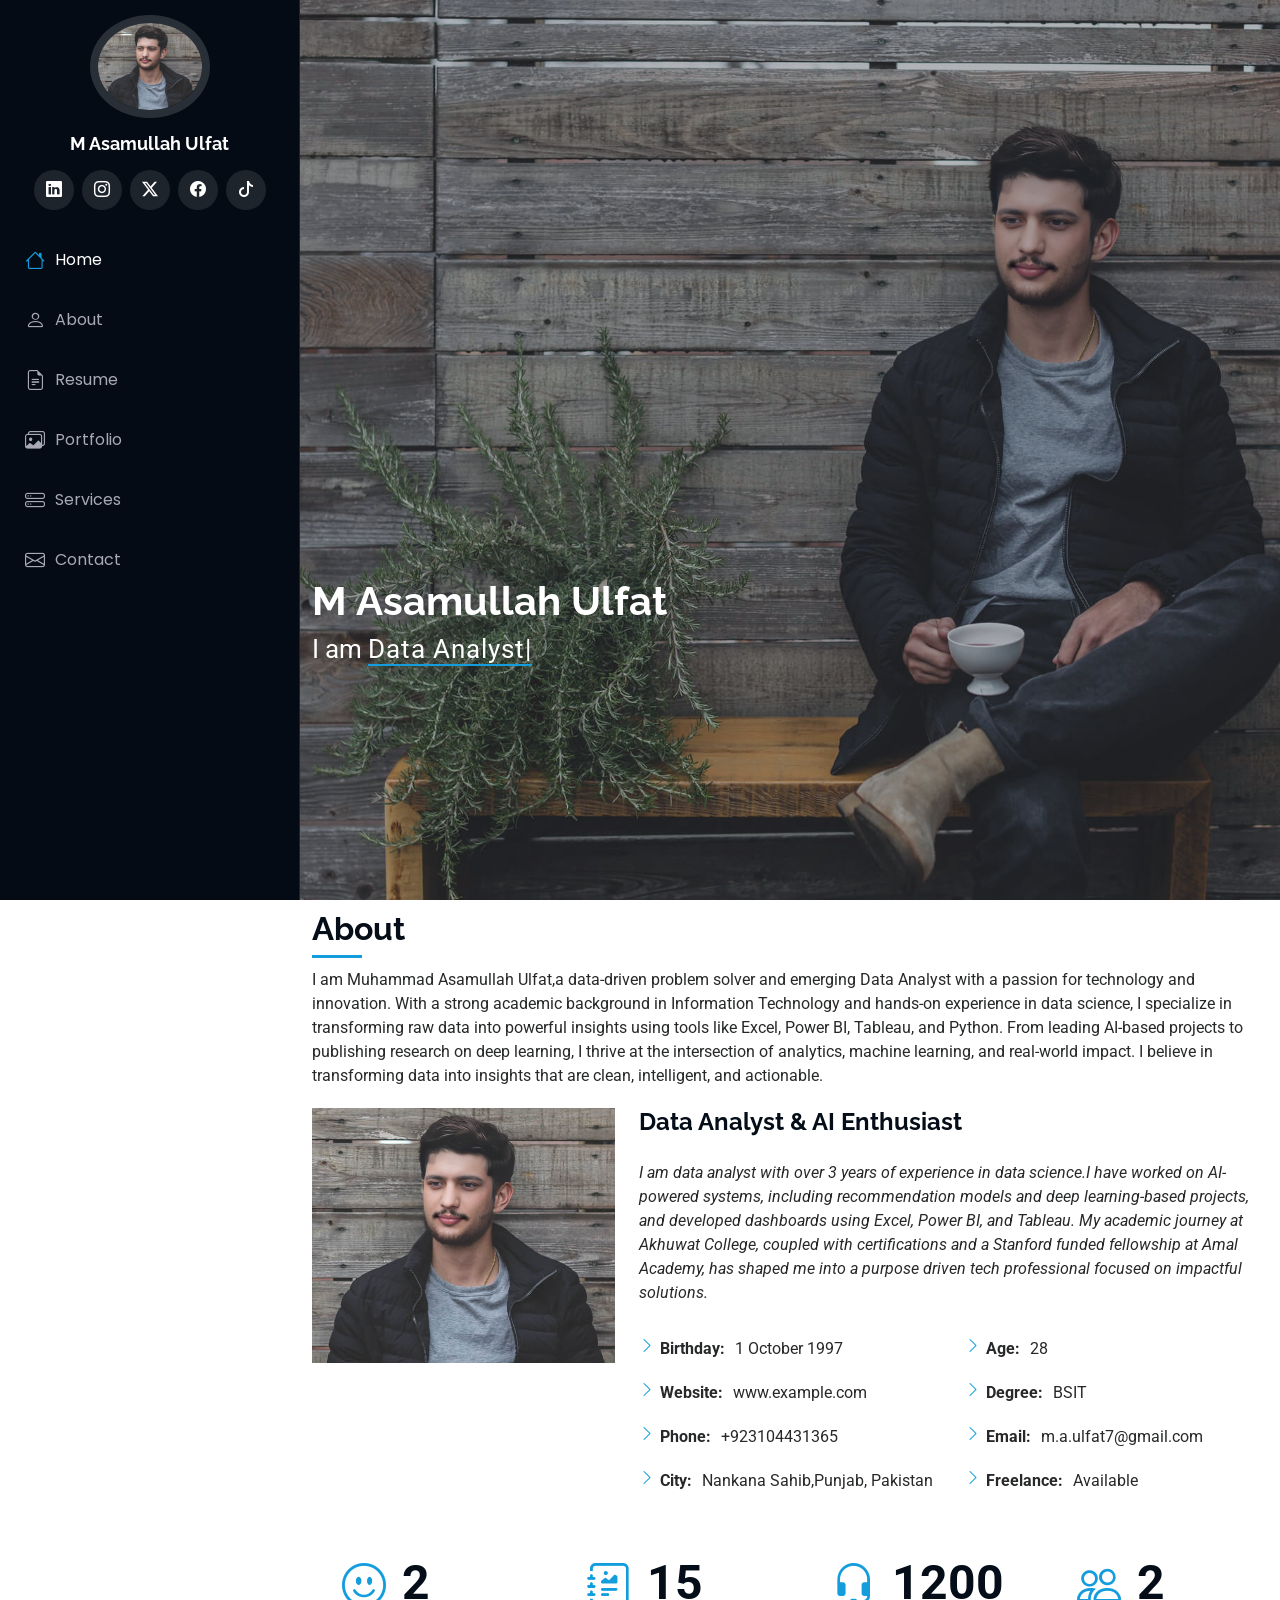
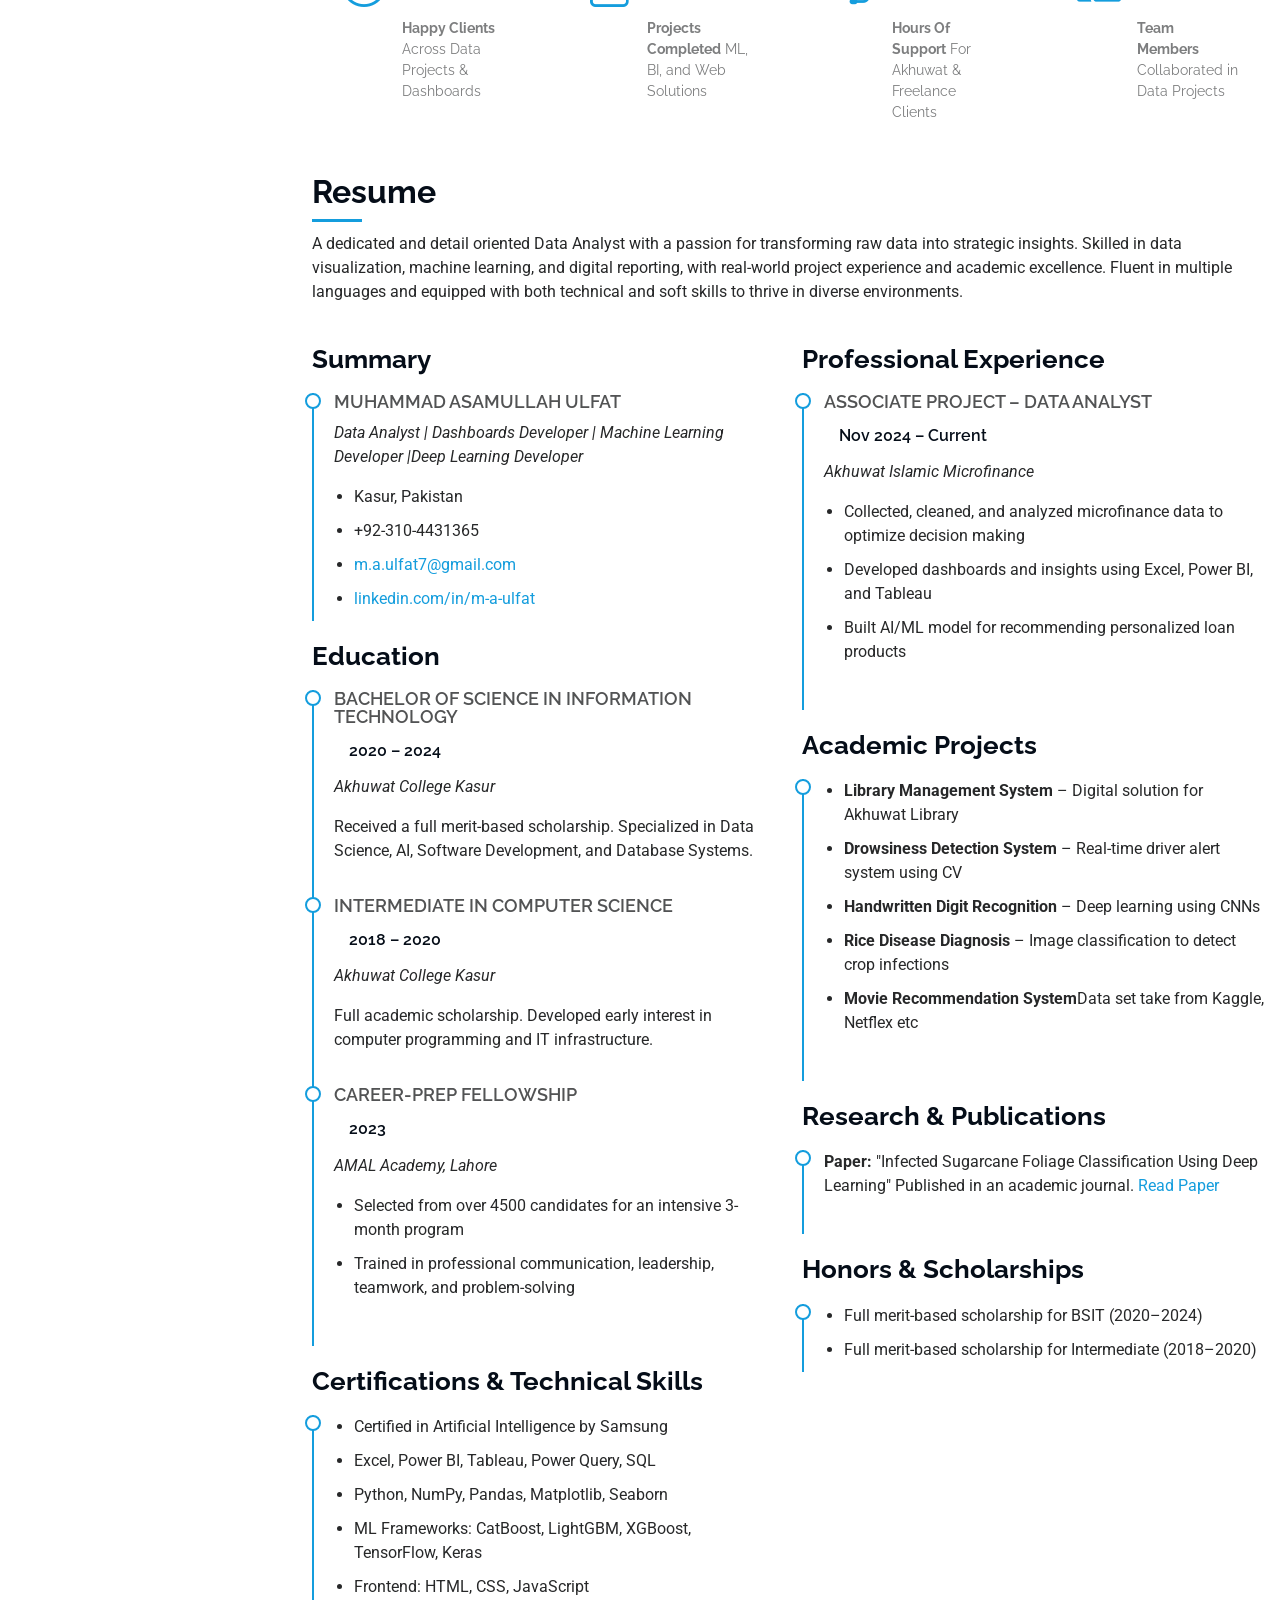
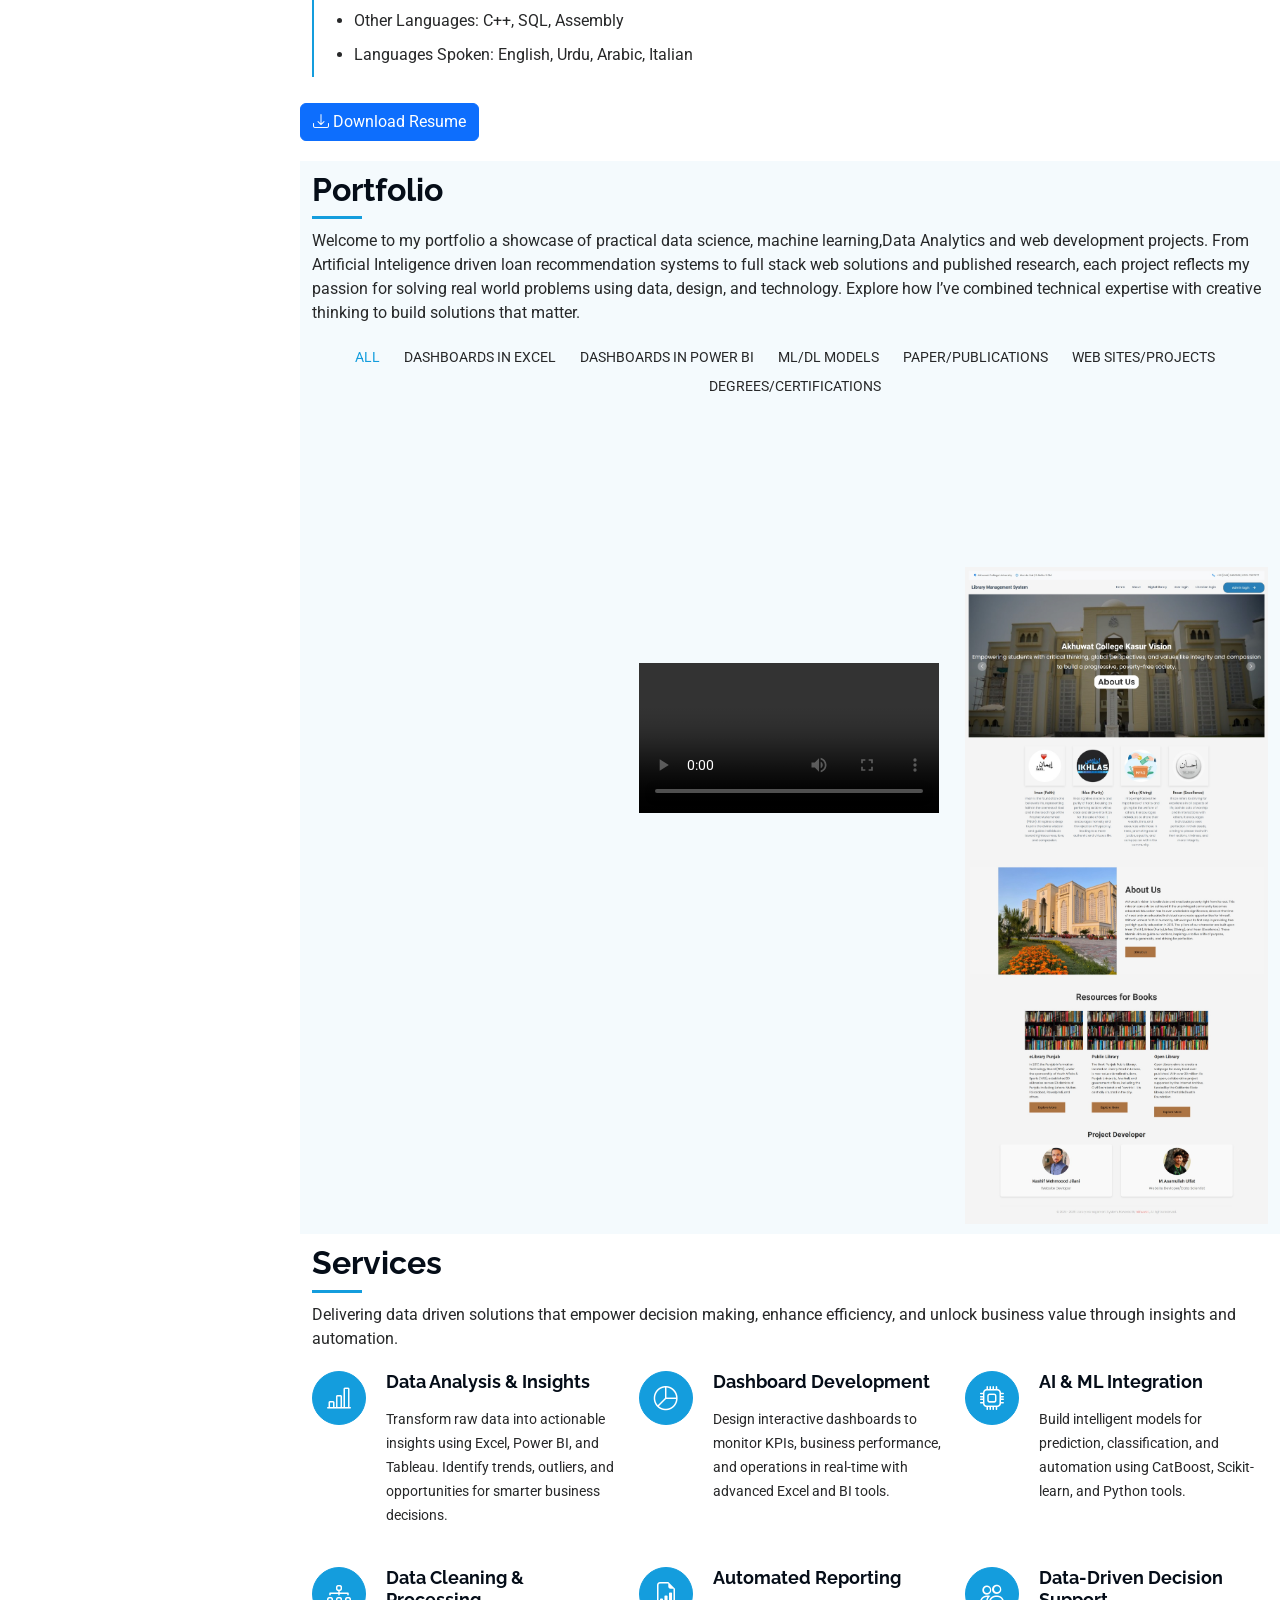
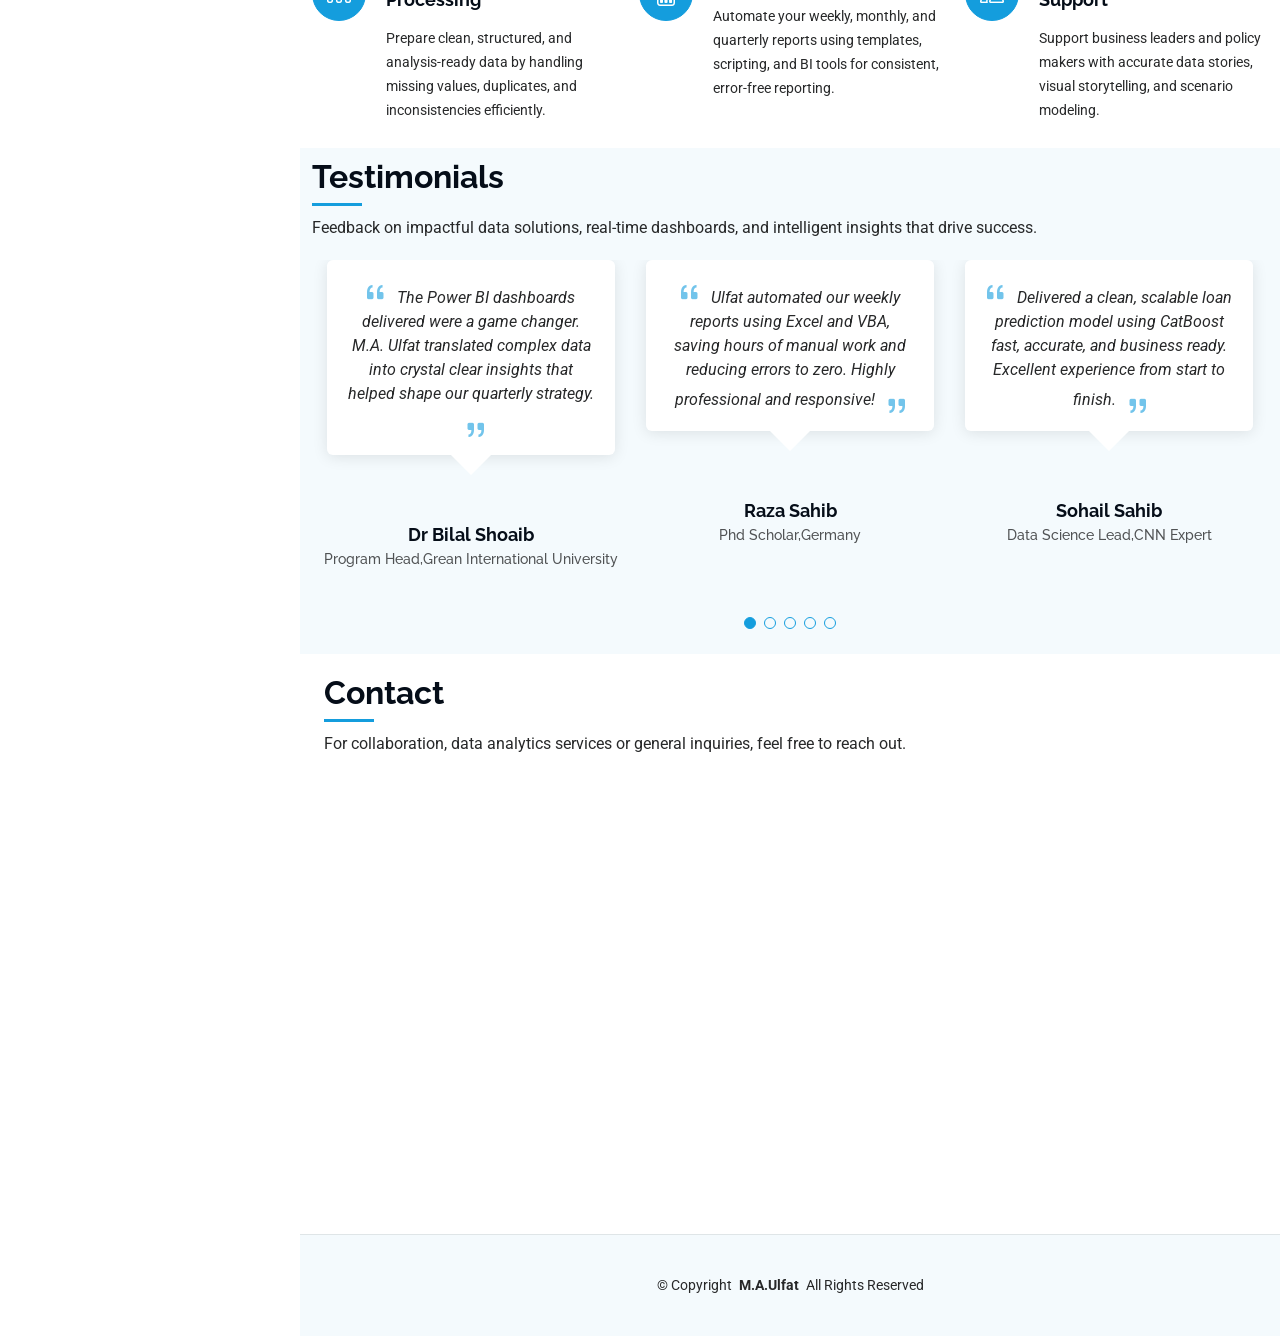
==== commit 7772c7e6: "Add files via upload" ====
--- a/index.html
+++ b/index.html
@@ -86,7 +86,7 @@
       <div class="container" data-aos="fade-up" data-aos-delay="100">
         <div class="maulfat">
           <h2>M Asamullah Ulfat</h2>
-          <p>I'm <span class="typed"
+          <p>I am <span class="typed"
               data-typed-items="Data Analyst, Data Scientist, Freelancer, Excel Expert,Power BI Developer">Data
               Analyst</Data></span><span class="typed-cursor typed-cursor--blink" aria-hidden="true"></span><span
               class="typed-cursor typed-cursor--blink" aria-hidden="true"></span></p>
@@ -103,7 +103,7 @@
       <div class="container section-title" data-aos="fade-up">
         <h2>About</h2>
 
-        <p>I’m Muhammad Asamullah Ulfat,a data-driven problem solver and emerging Data Analyst with a passion for
+        <p>I am Muhammad Asamullah Ulfat,a data-driven problem solver and emerging Data Analyst with a passion for
           technology and innovation. With a strong academic background in Information Technology and hands-on experience
           in data science, I specialize in transforming raw data into powerful insights using tools like Excel, Power
           BI, Tableau, and Python. From leading AI-based projects to publishing research on deep learning, I thrive at
@@ -122,8 +122,8 @@
           <div class="col-lg-8 content">
             <h2>Data Analyst & AI Enthusiast</h2>
             <p class="fst-italic py-3">
-              I'm Muhammad Asamullah Ulfat,a data analyst with over 3 years of experience in data science and 10 years
-              in computer hardware/software. I’ve worked on AI-powered systems, including recommendation models and deep
+              I am data analyst with over 3 years of experience in data science.I have worked on AI-powered systems,
+              including recommendation models and deep
               learning-based projects, and developed dashboards using Excel, Power BI, and Tableau. My academic journey
               at Akhuwat College, coupled with certifications and a Stanford funded fellowship at Amal Academy, has
               shaped me into a purpose driven tech professional focused on impactful solutions.
@@ -144,7 +144,7 @@
                   <li><i class="bi bi-chevron-right"></i> <strong>Age:</strong> <span>28</span></li>
                   <li><i class="bi bi-chevron-right"></i> <strong>Degree:</strong> <span>BSIT</span></li>
                   <li><i class="bi bi-chevron-right"></i> <strong>Email:</strong>
-                    <span>flyintothesky360@gmail.com</span>
+                    <span>m.a.ulfat7@gmail.com</span>
                   </li>
                   <li><i class="bi bi-chevron-right"></i> <strong>Freelance:</strong> <span>Available</span></li>
                 </ul>
@@ -171,7 +171,7 @@
           <div class="col-lg-3 col-md-6">
             <div class="stats-item">
               <i class="bi bi-emoji-smile"></i>
-              <span data-purecounter-start="0" data-purecounter-end="25" data-purecounter-duration="1"
+              <span data-purecounter-start="0" data-purecounter-end="2" data-purecounter-duration="1"
                 class="purecounter"></span>
               <p><strong>Happy Clients</strong> <span>Across Data Projects & Dashboards</span></p>
             </div>
@@ -198,7 +198,7 @@
           <div class="col-lg-3 col-md-6">
             <div class="stats-item">
               <i class="bi bi-people"></i>
-              <span data-purecounter-start="0" data-purecounter-end="5" data-purecounter-duration="1"
+              <span data-purecounter-start="0" data-purecounter-end="2" data-purecounter-duration="1"
                 class="purecounter"></span>
               <p><strong>Team Members</strong> <span>Collaborated in Data Projects</span></p>
             </div>
@@ -232,7 +232,7 @@
               <ul>
                 <li>Kasur, Pakistan</li>
                 <li>+92-310-4431365</li>
-                <li><a href="mailto:bazmeulfat786@gmail.com">bazmeulfat786@gmail.com</a></li>
+                <li><a href="mailto:m.a.ulfat7@gmail.com">m.a.ulfat7@gmail.com</a></li>
                 <li><a href="https://www.linkedin.com/in/m-a-ulfat/">linkedin.com/in/m-a-ulfat</a></li>
               </ul>
             </div>
@@ -280,7 +280,7 @@
             <h3 class="resume-title">Professional Experience</h3>
             <div class="resume-item">
               <h4>Associate Project – Data Analyst</h4>
-              <h5>Nov 2023 – Current</h5>
+              <h5>Nov 2024 – Current</h5>
               <p><em>Akhuwat Islamic Microfinance</em></p>
               <ul>
                 <li>Collected, cleaned, and analyzed microfinance data to optimize decision making</li>
@@ -302,11 +302,11 @@
 
             <h3 class="resume-title">Research & Publications</h3>
             <div class="resume-item">
-              <p><strong>Paper:</strong> "Infected Sugarcane Foliage Classification Using Deep Learning"  Published in
+              <p><strong>Paper:</strong> "Infected Sugarcane Foliage Classification Using Deep Learning" Published in
                 an academic journal.
                 <a href="https://www.earticle.net/Article/A468831" target="_blank">Read Paper</a>
               </p>
-              
+
             </div>
 
             <h3 class="resume-title">Honors & Scholarships</h3>
@@ -341,8 +341,10 @@
       <!-- Section Title -->
       <div class="container section-title" data-aos="fade-up">
         <h2>Portfolio</h2>
-        <p>Welcome to my portfolio a showcase of practical data science, machine learning,Data Analytics and web development
-          projects. From Artificial Inteligence driven loan recommendation systems to full stack web solutions and published research, each
+        <p>Welcome to my portfolio a showcase of practical data science, machine learning,Data Analytics and web
+          development
+          projects. From Artificial Inteligence driven loan recommendation systems to full stack web solutions and
+          published research, each
           project reflects my passion for solving real world problems using data, design, and technology. Explore how
           I’ve combined technical expertise with creative thinking to build solutions that matter.</p>
 
@@ -358,7 +360,9 @@
             <li data-filter=".filter-product">Dashboards in Power BI</li>
             <li data-filter=".filter-branding">ML/DL Models </li>
             <li data-filter=".filter-books">Paper/Publications</li>
-            <li data-filter=".filter-web">Web Sites </li>
+            <li data-filter=".filter-web">Web Sites/Projects </li>
+            <li data-filter=".filter-Degrees">Degrees/Certifications</li>
+
 
           </ul><!-- End Portfolio Filters -->
 
@@ -366,11 +370,11 @@
 
             <div class="col-lg-4 col-md-6 portfolio-item isotope-item filter-app">
               <div class="portfolio-content h-100">
-                <img src="assets/img/portfolio/app-1.png" class="img-fluid" alt="">
+                <img src="assets/img/portfolio/Excel-1.png" class="img-fluid" alt="">
                 <div class="portfolio-info">
                   <h4>Dashboards in Excel</h4>
                   <p></p>
-                  <a href="assets/img/portfolio/app-1.png" title="App 1" data-gallery="portfolio-gallery-app"
+                  <a href="assets/img/portfolio/Excel-1.png" title="" data-gallery="portfolio-gallery-app"
                     class="glightbox preview-link"><i class="bi bi-zoom-in"></i></a>
                   <a href="portfolio-details-excel.html" title="More Details" class="details-link"><i
                       class="bi bi-link-45deg"></i></a>
@@ -380,13 +384,12 @@
 
             <div class="col-lg-4 col-md-6 portfolio-item isotope-item filter-product">
               <div class="portfolio-content h-100">
-                <img src="assets/img/portfolio/product-1.png" class="img-fluid" alt="">
+                <img src="assets/img/portfolio/PowerBi-1.png" class="img-fluid" alt="">
                 <div class="portfolio-info">
                   <h4>Dashboards in Power BI</h4>
                   <p></p>
-                  <a href="assets/img/portfolio/product-1.png" title="Product 1"
-                    data-gallery="portfolio-gallery-product" class="glightbox preview-link"><i
-                      class="bi bi-zoom-in"></i></a>
+                  <a href="assets/img/portfolio/PowerBi-1.png" title="" data-gallery="portfolio-gallery-product"
+                    class="glightbox preview-link"><i class="bi bi-zoom-in"></i></a>
                   <a href="portfolio-details-power.html" title="More Details" class="details-link"><i
                       class="bi bi-link-45deg"></i></a>
                 </div>
@@ -395,11 +398,11 @@
 
             <div class="col-lg-4 col-md-6 portfolio-item isotope-item filter-branding">
               <div class="portfolio-content h-100">
-                <img src="assets/img/portfolio/branding-1.jpeg" class="img-fluid" alt="">
+                <img src="assets/img/portfolio/loan-Predictionp-1.jpeg" class="img-fluid" alt="">
                 <div class="portfolio-info">
                   <h4>ML/DL Models </h4>
                   <p></p>
-                  <a href="assets/img/portfolio/branding-1.jpeg" title="PM-LCH Program Loan Prediction Form"
+                  <a href="assets/img/portfolio/loan-Predictionp-1.jpeg" title="PM-LCH Program Loan Prediction Form"
                     data-gallery="portfolio-gallery-branding" class="glightbox preview-link"><i
                       class="bi bi-zoom-in"></i></a>
                   <a href="portfolio-details-power-ml-dl.html" title="More Details" class="details-link"><i
@@ -439,11 +442,11 @@
 
             <div class="col-lg-4 col-md-6 portfolio-item isotope-item filter-app">
               <div class="portfolio-content h-100">
-                <img src="assets/img/portfolio/app-2.png" class="img-fluid" alt="">
+                <img src="assets/img/portfolio/Excel-2.png" class="img-fluid" alt="">
                 <div class="portfolio-info">
                   <h4>Dashboards in Excel</h4>
                   <p></p>
-                  <a href="assets/img/portfolio/app-2.png" title="App 2" data-gallery="portfolio-gallery-app"
+                  <a href="assets/img/portfolio/Excel-2.png" title="" data-gallery="portfolio-gallery-app"
                     class="glightbox preview-link"><i class="bi bi-zoom-in"></i></a>
                   <a href="portfolio-details-excel.html" title="More Details" class="details-link"><i
                       class="bi bi-link-45deg"></i></a>
@@ -453,13 +456,12 @@
 
             <div class="col-lg-4 col-md-6 portfolio-item isotope-item filter-product">
               <div class="portfolio-content h-100">
-                <img src="assets/img/portfolio/product-2.png" class="img-fluid" alt="">
+                <img src="assets/img/portfolio/PowerBi-2.png" class="img-fluid" alt="">
                 <div class="portfolio-info">
                   <h4>Dashboards in Power BI</h4>
                   <p></p>
-                  <a href="assets/img/portfolio/product-2.png" title="Product 2"
-                    data-gallery="portfolio-gallery-product" class="glightbox preview-link"><i
-                      class="bi bi-zoom-in"></i></a>
+                  <a href="assets/img/portfolio/PowerBi-2.png" title="" data-gallery="portfolio-gallery-product"
+                    class="glightbox preview-link"><i class="bi bi-zoom-in"></i></a>
                   <a href="portfolio-details-power.html" title="More Details" class="details-link"><i
                       class="bi bi-link-45deg"></i></a>
                 </div>
@@ -468,11 +470,11 @@
 
             <div class="col-lg-4 col-md-6 portfolio-item isotope-item filter-branding">
               <div class="portfolio-content h-100">
-                <img src="assets/img/portfolio/branding-2.jpeg" class="img-fluid" alt="">
+                <img src="assets/img/portfolio/loan-Predictionp-2.jpeg" class="img-fluid" alt="">
                 <div class="portfolio-info">
                   <h4>ML/DL Models </h4>
                   <p></p>
-                  <a href="assets/img/portfolio/branding-2.jpeg" title="PM-LCH Program Loan Prediction Result"
+                  <a href="assets/img/portfolio/loan-Predictionp-2.jpeg" title="PM-LCH Program Loan Prediction Result"
                     data-gallery="portfolio-gallery-branding" class="glightbox preview-link"><i
                       class="bi bi-zoom-in"></i></a>
                   <a href="portfolio-details-power-ml-dl.html" title="More Details" class="details-link"><i
@@ -483,11 +485,11 @@
 
             <div class="col-lg-4 col-md-6 portfolio-item isotope-item filter-branding">
               <div class="portfolio-content h-100">
-                <img src="assets/img/portfolio/branding-3.jpeg" class="img-fluid" alt="">
+                <img src="assets/img/portfolio/customer churn-3.jpeg" class="img-fluid" alt="">
                 <div class="portfolio-info">
                   <h4>ML/DL Models </h4>
                   <p></p>
-                  <a href="assets/img/portfolio/branding-3.jpeg" title="PM-LCH Program Loan Prediction Result"
+                  <a href="assets/img/portfolio/customer churn-3.jpeg" title="Customer Churn scaling system"
                     data-gallery="portfolio-gallery-branding" class="glightbox preview-link"><i
                       class="bi bi-zoom-in"></i></a>
                   <a href="https://github.com/m-a-ulfat/Customer-churn-risk-prediction.git"
@@ -497,11 +499,11 @@
             </div><!-- End Portfolio Item -->
             <div class="col-lg-4 col-md-6 portfolio-item isotope-item filter-branding">
               <div class="portfolio-content h-100">
-                <img src="assets/img/portfolio/branding-4.jpeg" class="img-fluid" alt="">
+                <img src="assets/img/portfolio/Movie Recom.jpeg" class="img-fluid" alt="">
                 <div class="portfolio-info">
                   <h4>ML/DL Models </h4>
                   <p></p>
-                  <a href="assets/img/portfolio/branding-4.jpeg" title="PM-LCH Program Loan Prediction Result"
+                  <a href="assets/img/portfolio/Movie Recom.jpeg" title="Movie recommendation system"
                     data-gallery="portfolio-gallery-branding" class="glightbox preview-link"><i
                       class="bi bi-zoom-in"></i></a>
                   <a href="https://github.com/m-a-ulfat/Movies-Recommendation-System.git" title="More Details on GitHub"
@@ -511,11 +513,11 @@
             </div><!-- End Portfolio Item -->
             <div class="col-lg-4 col-md-6 portfolio-item isotope-item filter-books">
               <div class="portfolio-content h-100">
-                <img src="assets/img/portfolio/books-2.png" class="img-fluid" alt="">
+                <img src="assets/img/portfolio/Paper-1.jpeg" class="img-fluid" alt="">
                 <div class="portfolio-info">
                   <h4>Paper/Publications</h4>
                   <p></p>
-                  <a href="assets/img/portfolio/books-2.jpeg" title="Branding 2" data-gallery="portfolio-gallery-book"
+                  <a href="assets/img/portfolio/paper-1.jpeg" title="Branding 2" data-gallery="portfolio-gallery-book"
                     class="glightbox preview-link"><i class="bi bi-zoom-in"></i></a>
                   <a href="https://www.earticle.net/Article/A468831" title="More Details" class="details-link"><i
                       class="bi bi-link-45deg"></i></a>
@@ -539,11 +541,11 @@
 
             <div class="col-lg-4 col-md-6 portfolio-item isotope-item filter-app">
               <div class="portfolio-content h-100">
-                <img src="assets/img/portfolio/app-3.png" class="img-fluid" alt="">
+                <img src="assets/img/portfolio/Excel-3.png" class="img-fluid" alt="">
                 <div class="portfolio-info">
                   <h4>Dashboards in Excel</h4>
                   <p></p>
-                  <a href="assets/img/portfolio/app-3.png" title="App 3" data-gallery="portfolio-gallery-app"
+                  <a href="assets/img/portfolio/Excel-3.png" title="" data-gallery="portfolio-gallery-app"
                     class="glightbox preview-link"><i class="bi bi-zoom-in"></i></a>
                   <a href="portfolio-details-excel.html" title="More Details" class="details-link"><i
                       class="bi bi-link-45deg"></i></a>
@@ -553,13 +555,12 @@
 
             <div class="col-lg-4 col-md-6 portfolio-item isotope-item filter-product">
               <div class="portfolio-content h-100">
-                <img src="assets/img/portfolio/product-3.png" class="img-fluid" alt="">
+                <img src="assets/img/portfolio/PowerBi-3.png" class="img-fluid" alt="">
                 <div class="portfolio-info">
                   <h4>Dashboards in Power BI</h4>
                   <p></p>
-                  <a href="assets/img/portfolio/product-3.jpg" title="Product 3"
-                    data-gallery="portfolio-gallery-product" class="glightbox preview-link"><i
-                      class="bi bi-zoom-in"></i></a>
+                  <a href="assets/img/portfolio/PowerBi-3.jpg" title="" data-gallery="portfolio-gallery-product"
+                    class="glightbox preview-link"><i class="bi bi-zoom-in"></i></a>
                   <a href="portfolio-details-power.html" title="More Details" class="details-link"><i
                       class="bi bi-link-45deg"></i></a>
                 </div>
@@ -568,11 +569,11 @@
 
             <div class="col-lg-4 col-md-6 portfolio-item isotope-item filter-branding">
               <div class="portfolio-content h-100">
-                <img src="assets/img/portfolio/branding-3.png" class="img-fluid" alt="">
+                <img src="assets/img/portfolio/Customer Churn.jpeg" class="img-fluid" alt="">
                 <div class="portfolio-info">
                   <h4>ML/DL Models </h4>
                   <p></p>
-                  <a href="assets/img/portfolio/web1.jpeg" title="web" data-gallery="portfolio-gallery-branding"
+                  <a href="assets/img/portfolio/Customer Churn.jpeg" title="" data-gallery="portfolio-gallery-branding"
                     class="glightbox preview-link"><i class="bi bi-zoom-in"></i></a>
                   <a href="https://github.com/m-a-ulfat/Akhuwat-College-Kasur-LMS.git" title="More Details on GitHub"
                     class="details-link"><i class="bi bi-link-45deg"></i></a>
@@ -580,24 +581,39 @@
               </div>
             </div><!-- End Portfolio Item -->
 
+            <div class="col-lg-4 col-md-6 portfolio-item isotope-item filter-branding">
+              <div class="portfolio-content h-100">
+
+                <!-- Video instead of Image -->
+                <video class="img-fluid" controls>
+                  <source src="assets/img/portfolio/Digital Digit Recognization.mp4" type="video/mp4">
+                  Your browser does not support the video tag.
+                </video>
+
+
+              </div>
+            </div>
+            <!-- End Portfolio Item -->
+
+
             <div class="col-lg-4 col-md-6 portfolio-item isotope-item filter-books">
               <div class="portfolio-content h-100">
-                <img src="assets/img/portfolio/books-2.jpeg" class="img-fluid" alt="">
+                <!-- <img src="assets/img/portfolio/paper-1.jpeg" class="img-fluid" alt="">
                 <div class="portfolio-info">
                   <h4>Paper/Publications</h4>
                   <p></p>
-                  <a href="assets/img/portfolio/books-2.jpeg" title="books" data-gallery="portfolio-gallery-book"
+                  <a href="assets/img/portfolio/paper-1.jpeg" title="" data-gallery="portfolio-gallery-book"
                     class="glightbox preview-link"><i class="bi bi-zoom-in"></i></a>
                   <a href="https://www.earticle.net/Article/A468831" title="More Details" class="details-link"><i
                       class="bi bi-link-45deg"></i></a>
-                </div>
+                </div> -->
                 <div class="col-lg-4 col-md-6 portfolio-item isotope-item filter-web">
                   <div class="portfolio-content h-100">
                     <img src="assets/img/portfolio/web1.jpeg" class="img-fluid" alt="Web Site Project">
                     <div class="portfolio-info">
                       <h4>Web Sites</h4>
                       <p></p>
-                      <a href="assets/img/portfolio/app-1.jpg" title="Web Site Project"
+                      <a href="assets/img/portfolio/web1.jpeg" title="Web Site Project"
                         data-gallery="portfolio-gallery-web" class="glightbox preview-link"><i
                           class="bi bi-zoom-in"></i></a>
                       <a href="https://github.com/m-a-ulfat/Akhuwat-College-Kasur-LMS.git"
@@ -608,12 +624,364 @@
 
               </div>
             </div><!-- End Portfolio Item -->
-
-          </div><!-- End Portfolio Container -->
-
-        </div>
-
-      </div>
+            <div class="col-lg-4 col-md-6 portfolio-item isotope-item filter-Degrees">
+              <div class="portfolio-content h-100">
+                <img src="assets/img/portfolio/Amal.jpeg" class="img-fluid" alt="">
+                <div class="portfolio-info">
+
+
+                  <a href="assets/img/portfolio/Amal.jpeg" title="" data-gallery="portfolio-gallery-app"
+                    class="glightbox preview-link"><i class="bi bi-zoom-in"></i></a>
+                  <!-- Download Button -->
+                  <div style="margin-bottom: 20px;">
+                    <a href="assets/DegCer/Amal.pdf" download class="btn btn-primary">
+                      <i class="bi bi-download"></i> Download in PDF</a>
+                  </div>
+                </div>
+              </div>
+            </div>
+            <!--          -->
+            <div class="col-lg-4 col-md-6 portfolio-item isotope-item filter-Degrees">
+              <div class="portfolio-content h-100">
+                <img src="assets/img/portfolio/Samsung .jpeg" class="img-fluid" alt="">
+                <div class="portfolio-info">
+
+
+                  <a href="assets/img/portfolio/Samsung .jpeg" title="" data-gallery="portfolio-gallery-app"
+                    class="glightbox preview-link"><i class="bi bi-zoom-in"></i></a>
+                  <!-- Download Button -->
+                  <div style="margin-bottom: 20px;">
+                    <a href="assets/DegCer/SUMSUNG.pdf" download class="btn btn-primary">
+                      <i class="bi bi-download"></i> Download in PDF</a>
+                  </div>
+                </div>
+              </div>
+
+
+            </div>
+            <!---->
+            <div class="col-lg-4 col-md-6 portfolio-item isotope-item filter-Degrees">
+              <div class="portfolio-content h-100">
+                <img src="assets/img/portfolio/Englishpro.jpeg" class="img-fluid" alt="">
+                <div class="portfolio-info">
+
+
+                  <a href="assets/img/portfolio/Englishpro.jpeg" title="" data-gallery="portfolio-gallery-app"
+                    class="glightbox preview-link"><i class="bi bi-zoom-in"></i></a>
+                  <!-- Download Button -->
+                  <div style="margin-bottom: 20px;">
+                    <a href="assets/DegCer/English language Certificate.pdf" download class="btn btn-primary">
+                      <i class="bi bi-download"></i> Download in PDF</a>
+                  </div>
+                </div>
+
+              </div>
+
+            </div><!-- End Portfolio Container -->
+            <!---->
+            <div class="col-lg-4 col-md-6 portfolio-item isotope-item filter-Degrees">
+              <div class="portfolio-content h-100">
+                <img src="assets/img/portfolio/Certificate_Softskill.jpeg" class="img-fluid" alt="">
+                <div class="portfolio-info">
+
+
+                  <a href="assets/img/portfolio/Certificate_Softskill.jpeg" title=""
+                    data-gallery="portfolio-gallery-app" class="glightbox preview-link"><i
+                      class="bi bi-zoom-in"></i></a>
+                  <!-- Download Button -->
+                  <div style="margin-bottom: 20px;">
+                    <a href="assets/DegCer/Certificate_Softskill.pdf" download class="btn btn-primary">
+                      <i class="bi bi-download"></i> Download in PDF</a>
+                  </div>
+                </div>
+
+              </div>
+
+
+
+            </div><!-- End Portfolio Container -->
+
+
+
+
+
+
+
+            <div class="col-lg-4 col-md-6 portfolio-item isotope-item filter-Degrees">
+              <div class="portfolio-content h-100">
+                <img src="assets/img/portfolio/BSIT degree.jpeg" class="img-fluid" alt="">
+                <div class="portfolio-info">
+
+
+                  <a href="assets/img/portfolio/BSIT degree.jpeg" title="" data-gallery="portfolio-gallery-app"
+                    class="glightbox preview-link"><i class="bi bi-zoom-in"></i></a>
+                  <!-- Download Button -->
+                  <div style="margin-bottom: 20px;">
+                    <a href="assets/DegCer/BSIT Degree.pdf" download class="btn btn-primary">
+                      <i class="bi bi-download"></i> Download in PDF</a>
+                  </div>
+                </div>
+
+              </div>
+
+
+
+            </div><!-- End Portfolio Container -->
+
+
+
+
+            <div class="col-lg-4 col-md-6 portfolio-item isotope-item filter-Degrees">
+              <div class="portfolio-content h-100">
+                <img src="assets/img/portfolio/BSIT Transcript.jpg" class="img-fluid" alt="">
+                <div class="portfolio-info">
+
+
+                  <a href="assets/img/portfolio/BSIT Transcript.jpg" title="" data-gallery="portfolio-gallery-app"
+                    class="glightbox preview-link"><i class="bi bi-zoom-in"></i></a>
+                  <!-- Download Button -->
+                  <div style="margin-bottom: 20px;">
+                    <a href="assets/DegCer/BSIT Transcript.pdf" download class="btn btn-primary">
+                      <i class="bi bi-download"></i> Download in PDF</a>
+                  </div>
+                </div>
+
+              </div>
+
+
+
+            </div><!-- End Portfolio Container -->
+
+
+
+
+
+            <div class="col-lg-4 col-md-6 portfolio-item isotope-item filter-Degrees">
+              <div class="portfolio-content h-100">
+                <img src="assets/img/portfolio/Inter Certificate.jpeg" class="img-fluid" alt="">
+                <div class="portfolio-info">
+
+
+                  <a href="assets/img/portfolio/Inter Certificate.jpeg" title="" data-gallery="portfolio-gallery-app"
+                    class="glightbox preview-link"><i class="bi bi-zoom-in"></i></a>
+                  <!-- Download Button -->
+                  <div style="margin-bottom: 20px;">
+                    <a href="assets/DegCer/Inter Certificate.pdf" download class="btn btn-primary">
+                      <i class="bi bi-download"></i> Download in PDF</a>
+                  </div>
+                </div>
+
+              </div>
+
+
+
+            </div><!-- End Portfolio Container -->
+
+
+            <div class="col-lg-4 col-md-6 portfolio-item isotope-item filter-Degrees">
+              <div class="portfolio-content h-100">
+                <img src="assets/img/portfolio/Inter DMS.jpeg" class="img-fluid" alt="">
+                <div class="portfolio-info">
+
+
+                  <a href="assets/img/portfolio/Inter DMS.jpeg" title="" data-gallery="portfolio-gallery-app"
+                    class="glightbox preview-link"><i class="bi bi-zoom-in"></i></a>
+                  <!-- Download Button -->
+                  <div style="margin-bottom: 20px;">
+                    <a href="assets/DegCer/Inter DMS.pdf" download class="btn btn-primary">
+                      <i class="bi bi-download"></i> Download in PDF</a>
+                  </div>
+                </div>
+
+              </div>
+
+
+
+            </div><!-- End Portfolio Container -->
+
+
+
+            <div class="col-lg-4 col-md-6 portfolio-item isotope-item filter-Degrees">
+              <div class="portfolio-content h-100">
+                <img src="assets/img/portfolio/Matric Certificte.jpeg" class="img-fluid" alt="">
+                <div class="portfolio-info">
+
+
+                  <a href="assets/img/portfolio/Matric Certificte.jpeg" title="" data-gallery="portfolio-gallery-app"
+                    class="glightbox preview-link"><i class="bi bi-zoom-in"></i></a>
+                  <!-- Download Button -->
+                  <div style="margin-bottom: 20px;">
+                    <a href="assets/DegCer/Matric Certificate.pdf" download class="btn btn-primary">
+                      <i class="bi bi-download"></i> Download in PDF</a>
+                  </div>
+                </div>
+
+              </div>
+
+
+
+            </div><!-- End Portfolio Container -->
+
+
+            <div class="col-lg-4 col-md-6 portfolio-item isotope-item filter-Degrees">
+              <div class="portfolio-content h-100">
+                <img src="assets/img/portfolio/Matric DMS.jpeg" class="img-fluid" alt="">
+                <div class="portfolio-info">
+
+
+                  <a href="assets/img/portfolio/Matric DMS.jpeg" title="" data-gallery="portfolio-gallery-app"
+                    class="glightbox preview-link"><i class="bi bi-zoom-in"></i></a>
+                  <!-- Download Button -->
+                  <div style="margin-bottom: 20px;">
+                    <a href="assets/DegCer/Matric DMS.pdf" download class="btn btn-primary">
+                      <i class="bi bi-download"></i> Download in PDF</a>
+                  </div>
+                </div>
+
+              </div>
+
+
+
+            </div><!-- End Portfolio Container -->
+
+
+
+
+
+
+            <div class="col-lg-4 col-md-6 portfolio-item isotope-item filter-Degrees">
+              <div class="portfolio-content h-100">
+                <img src="assets/img/portfolio/Domicile.jpeg" class="img-fluid" alt="">
+                <div class="portfolio-info">
+
+
+                  <a href="assets/img/portfolio/Domicile.jpeg" title="" data-gallery="portfolio-gallery-app"
+                    class="glightbox preview-link"><i class="bi bi-zoom-in"></i></a>
+                  <!-- Download Button -->
+                  <div style="margin-bottom: 20px;">
+                    <a href="assets/DegCer/Domicile.pdf" download class="btn btn-primary">
+                      <i class="bi bi-download"></i> Download in PDF</a>
+                  </div>
+                </div>
+
+              </div>
+
+
+
+            </div><!-- End Portfolio Container -->
+
+
+
+
+
+
+
+            <div class="col-lg-4 col-md-6 portfolio-item isotope-item filter-Degrees">
+              <div class="portfolio-content h-100">
+                <img src="assets/img/portfolio/Certificate_Softskill.jpeg" class="img-fluid" alt="">
+                <div class="portfolio-info">
+
+
+                  <a href="assets/img/portfolio/Certificate_Softskill.jpeg" title=""
+                    data-gallery="portfolio-gallery-app" class="glightbox preview-link"><i
+                      class="bi bi-zoom-in"></i></a>
+                  <!-- Download Button -->
+                  <div style="margin-bottom: 20px;">
+                    <a href="assets/DegCer/Certificate_Softskill.pdf" download class="btn btn-primary">
+                      <i class="bi bi-download"></i> Download in PDF</a>
+                  </div>
+                </div>
+
+              </div>
+
+
+
+
+
+              <div class="col-lg-4 col-md-6 portfolio-item isotope-item filter-Degrees">
+                <div class="portfolio-content h-100">
+                  <img src="assets/img/portfolio/LOR Bilal.jpeg" class="img-fluid" alt="">
+                  <div class="portfolio-info">
+
+
+                    <a href="assets/img/portfolio/LOR Bilal.jpeg" title="" data-gallery="portfolio-gallery-app"
+                      class="glightbox preview-link"><i class="bi bi-zoom-in"></i></a>
+                    <!-- Download Button -->
+                    <div style="margin-bottom: 20px;">
+                      <a href="assets/DegCer/M.A.Ulfat LOR1 by Shoaib sahib.pdf" download class="btn btn-primary">
+                        <i class="bi bi-download"></i> Download in PDF</a>
+                    </div>
+                  </div>
+
+                </div>
+
+                <div class="col-lg-4 col-md-6 portfolio-item isotope-item filter-Degrees">
+                  <div class="portfolio-content h-100">
+                    <img src="assets/img/portfolio/LOR Saleem.jpeg" class="img-fluid" alt="">
+                    <div class="portfolio-info">
+
+
+                      <a href="assets/img/portfolio/LOR Saleem.jpeg" title="" data-gallery="portfolio-gallery-app"
+                        class="glightbox preview-link"><i class="bi bi-zoom-in"></i></a>
+                      <!-- Download Button -->
+                      <div style="margin-bottom: 20px;">
+                        <a href="assets/DegCer/M.A.Ulfat LOR2 by Saleem Sahib.pdf" download class="btn btn-primary">
+                          <i class="bi bi-download"></i> Download in PDF</a>
+                      </div>
+                    </div>
+
+                  </div>
+
+
+
+
+                  <div class="col-lg-4 col-md-6 portfolio-item isotope-item filter-Degrees">
+                    <div class="portfolio-content h-100">
+                      <img src="assets/img/portfolio/LOR Sohail.jpeg" class="img-fluid" alt="">
+                      <div class="portfolio-info">
+
+
+                        <a href="assets/img/portfolio/LOR Sohail.jpeg" title="" data-gallery="portfolio-gallery-app"
+                          class="glightbox preview-link"><i class="bi bi-zoom-in"></i></a>
+                        <!-- Download Button -->
+                        <div style="margin-bottom: 20px;">
+                          <a href="assets/DegCer/M.A.Ulfat LOR3 by Sir sohail sahib.pdf" download
+                            class="btn btn-primary">
+                            <i class="bi bi-download"></i> Download in PDF</a>
+                        </div>
+                      </div>
+
+                    </div>
+
+
+
+
+
+
+
+
+
+
+
+
+
+
+
+
+                  </div><!-- End Portfolio Container -->
+
+
+
+
+
+
+
+
+
+                </div>
+
+
+              </div>
 
     </section><!-- /Portfolio Section -->
 
@@ -744,7 +1112,7 @@
                     crystal clear insights that helped shape our quarterly strategy.</span>
                   <i class="bi bi-quote quote-icon-right"></i>
                 </p>
-                <img src="assets/img/testimonials/testimonials-1.png" class="testimonial-img" alt="">
+                <img src="assets/img/testimonials/Bilal Shoaib.png" class="testimonial-img" alt="">
                 <h3>Dr Bilal Shoaib</h3>
                 <h4>Program Head,Grean International University</h4>
               </div>
@@ -759,7 +1127,7 @@
                     reducing errors to zero. Highly professional and responsive!</span>
                   <i class="bi bi-quote quote-icon-right"></i>
                 </p>
-                <img src="assets/img/testimonials/testimonials-2.png" class="testimonial-img" alt="">
+                <img src="assets/img/testimonials/Raza sahib.png" class="testimonial-img" alt="">
                 <h3>Raza Sahib</h3>
                 <h4>Phd Scholar,Germany</h4>
               </div>
@@ -774,7 +1142,7 @@
                     business ready. Excellent experience from start to finish.</span>
                   <i class="bi bi-quote quote-icon-right"></i>
                 </p>
-                <img src="assets/img/testimonials/testimonials-3.jpeg" class="testimonial-img" alt="">
+                <img src="assets/img/testimonials/Sohail sahib.jpeg" class="testimonial-img" alt="">
                 <h3>Sohail Sahib</h3>
                 <h4>Data Science Lead,CNN Expert</h4>
               </div>
@@ -789,7 +1157,7 @@
                     decisions. He has a rare combination of technical and storytelling skills.</span>
                   <i class="bi bi-quote quote-icon-right"></i>
                 </p>
-                <img src="assets/img/testimonials/testimonials-4.jpeg" class="testimonial-img" alt="">
+                <img src="assets/img/testimonials/Saleem Sahib.jpeg" class="testimonial-img" alt="">
                 <h3>Saleem Akhter</h3>
                 <h4>Senior Analyst, Government Project</h4>
               </div>
@@ -804,7 +1172,7 @@
                     recommended for any data-driven project.</span>
                   <i class="bi bi-quote quote-icon-right"></i>
                 </p>
-                <img src="assets/img/testimonials/testimonials-5.jpeg" class="testimonial-img" alt="">
+                <img src="assets/img/testimonials/Kashif Jilani.jpeg" class="testimonial-img" alt="">
                 <h3>Kashif Ghilani </h3>
                 <h4>Founder, HR Analytics Startup</h4>
               </div>
@@ -869,7 +1237,7 @@
                       <i class="bi bi-envelope flex-shrink-0"></i>
                       <div>
                         <h3>Email</h3>
-                        <p><a href="mailto:flyintothesky360@gmail.com">flyintothesky360@gmail.com</a></p>
+                        <p><a href="mailto:m.a.ulfat7@gmail.com">m.a.ulfat7@gmail.com</a></p>
 
                       </div>
                     </div>
@@ -905,7 +1273,7 @@
                 referrerpolicy="no-referrer-when-downgrade"></iframe> -->
     </div>
     </div>
-    
+
 
     </div>
 
@@ -946,7 +1314,7 @@
   <script src="assets/vendor/isotope-layout/isotope.pkgd.min.js"></script>
   <script src="assets/vendor/swiper/swiper-bundle.min.js"></script>
 
-   <script src="assets/js/main.js"></script>
+  <script src="assets/js/main.js"></script>
 
 </body>
 
